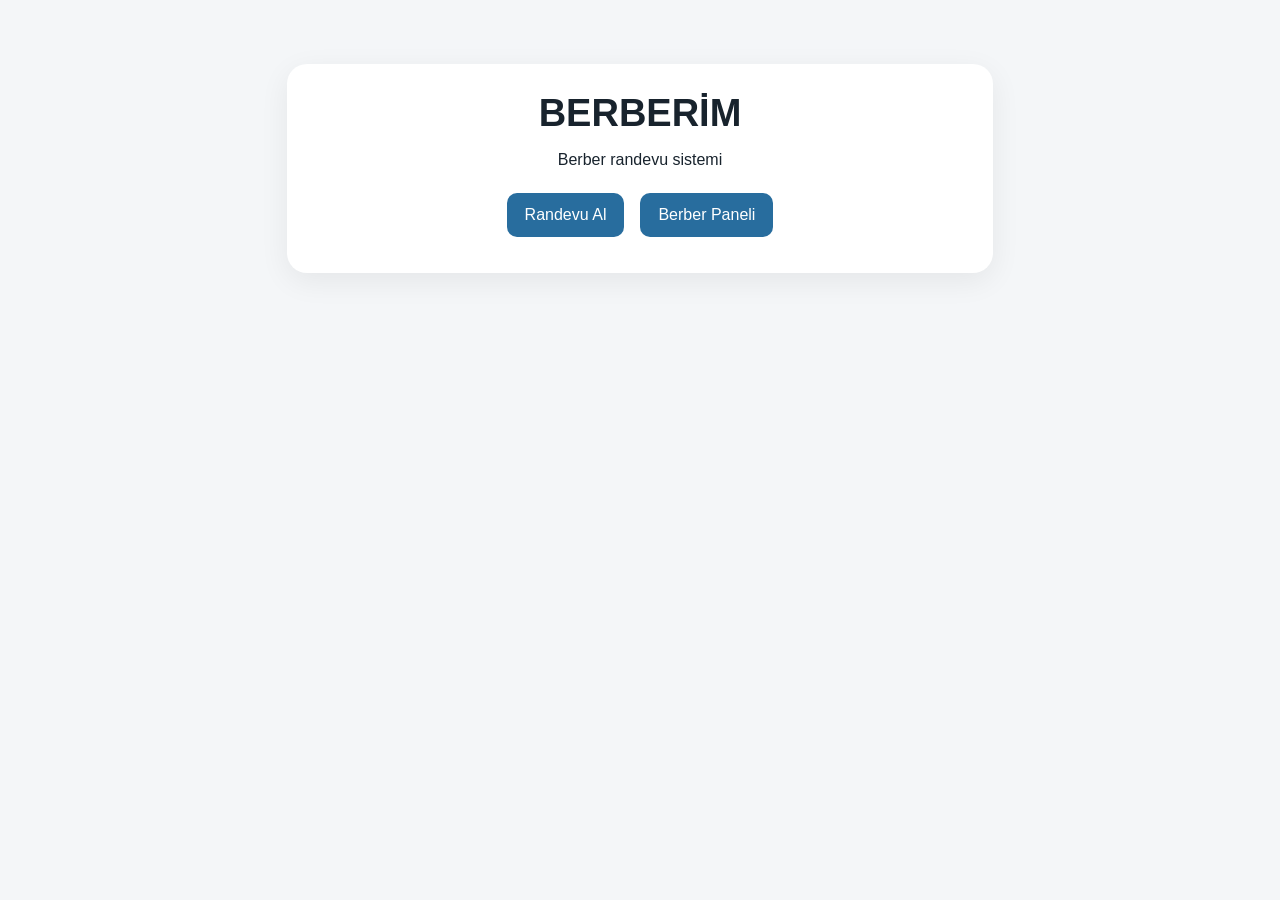
==== index.html @ e75dac56 "Add files via upload" ====
<!doctype html><html lang="tr"><meta charset="utf-8"><meta name="viewport" content="width=device-width,initial-scale=1"><title>Berberim</title><link rel="stylesheet" href="style.css"><main class="hero"><b>BERBERİM</b><p>Berber randevu sistemi</p><a href="customer.html">Randevu Al</a><a href="admin.html">Berber Paneli</a></main>
---- style.css ----
body{font-family:Arial;background:#f4f6f8;color:#18232d;margin:0;padding:24px}.card,.hero{max-width:650px;margin:40px auto;background:white;padding:28px;border-radius:20px;box-shadow:0 8px 30px #0001}.hero{text-align:center}.hero b{font-size:38px}.hero a,button{display:inline-block;margin:8px;padding:13px 18px;border:0;border-radius:10px;background:#286d9e;color:white;text-decoration:none;cursor:pointer}label{display:block;font-weight:bold;margin:14px 0}input,select{display:block;width:100%;padding:12px;margin-top:6px;box-sizing:border-box;border:1px solid #ccd5dd;border-radius:9px}article{padding:15px;margin:12px 0;border:1px solid #dde3e8;border-radius:12px}article button{background:#b33;margin:4px}article select{width:auto;display:inline-block}
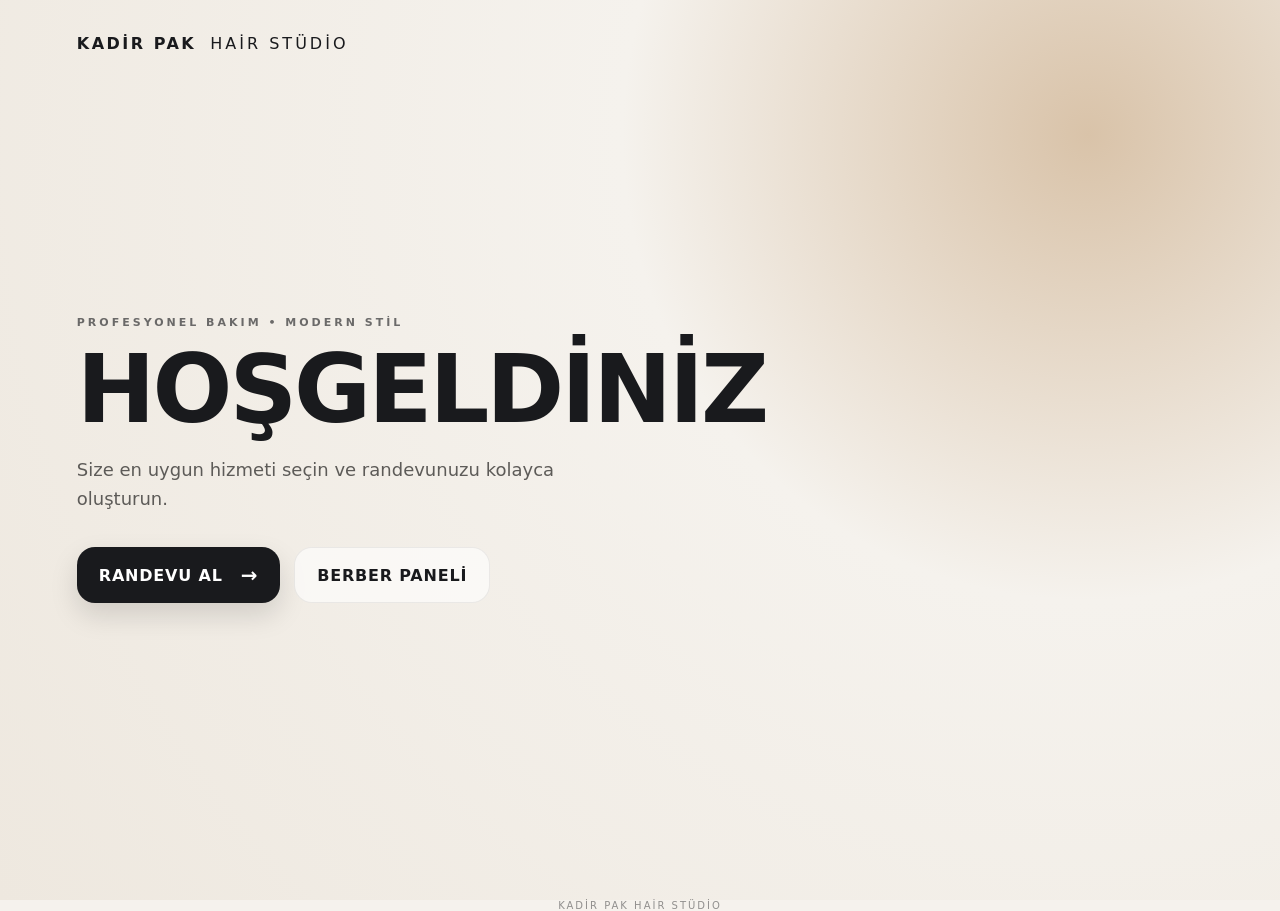
==== commit 81868b8b: "Add files via upload" ====
--- a/index.html
+++ b/index.html
@@ -1 +1,24 @@
-<!doctype html><html lang="tr"><meta charset="utf-8"><meta name="viewport" content="width=device-width,initial-scale=1"><title>Berberim</title><link rel="stylesheet" href="style.css"><main class="hero"><b>BERBERİM</b><p>Berber randevu sistemi</p><a href="customer.html">Randevu Al</a><a href="admin.html">Berber Paneli</a></main>+<!doctype html>
+<html lang="tr">
+<head>
+<meta charset="utf-8">
+<meta name="viewport" content="width=device-width,initial-scale=1">
+<title>KADİR PAK HAİR STÜDİO</title>
+<link rel="stylesheet" href="style.css">
+</head>
+<body>
+<div class="hero">
+  <div class="brand">KADİR PAK <span>HAİR STÜDİO</span></div>
+  <div class="hero-copy">
+    <div class="eyebrow">PROFESYONEL BAKIM • MODERN STİL</div>
+    <h1>HOŞGELDİNİZ</h1>
+    <p>Size en uygun hizmeti seçin ve randevunuzu kolayca oluşturun.</p>
+    <div class="actions">
+      <a class="btn primary" href="customer.html">RANDEVU AL <b>→</b></a>
+      <a class="btn glass" href="admin.html">BERBER PANELİ</a>
+    </div>
+  </div>
+</div>
+<footer>KADİR PAK HAİR STÜDİO</footer>
+</body>
+</html>
--- a/style.css
+++ b/style.css
@@ -1 +1 @@
-body{font-family:Arial;background:#f4f6f8;color:#18232d;margin:0;padding:24px}.card,.hero{max-width:650px;margin:40px auto;background:white;padding:28px;border-radius:20px;box-shadow:0 8px 30px #0001}.hero{text-align:center}.hero b{font-size:38px}.hero a,button{display:inline-block;margin:8px;padding:13px 18px;border:0;border-radius:10px;background:#286d9e;color:white;text-decoration:none;cursor:pointer}label{display:block;font-weight:bold;margin:14px 0}input,select{display:block;width:100%;padding:12px;margin-top:6px;box-sizing:border-box;border:1px solid #ccd5dd;border-radius:9px}article{padding:15px;margin:12px 0;border:1px solid #dde3e8;border-radius:12px}article button{background:#b33;margin:4px}article select{width:auto;display:inline-block}+*{box-sizing:border-box}body{margin:0;font-family:Inter,ui-sans-serif,system-ui,-apple-system,BlinkMacSystemFont,"Segoe UI",sans-serif;background:#f5f2ed;color:#191a1d}a{text-decoration:none;color:inherit}button,input,select{font:inherit}.hero{min-height:100vh;display:flex;flex-direction:column;justify-content:space-between;padding:34px clamp(22px,6vw,90px);background:radial-gradient(circle at 85% 15%,#d9c3a9 0,#f5f2ed 35%,#eee8df 100%)}.brand{font-size:16px;font-weight:900;letter-spacing:2.5px}.brand span{font-weight:500;letter-spacing:3px;margin-left:6px}.hero-copy{max-width:760px;margin:auto 0}.eyebrow{font-size:11px;font-weight:900;letter-spacing:3px;opacity:.62;margin-bottom:16px}.hero h1{font-size:clamp(48px,9vw,94px);line-height:.95;margin:0 0 22px;letter-spacing:-3px}.hero p{font-size:18px;max-width:540px;line-height:1.6;color:#5d5b58}.actions{display:flex;gap:14px;flex-wrap:wrap;margin-top:34px}.btn{border:0;border-radius:18px;padding:16px 22px;font-weight:900;letter-spacing:.8px;cursor:pointer;display:inline-flex;justify-content:center;align-items:center;gap:18px}.primary{background:#191a1d;color:white;box-shadow:0 12px 28px #0002}.glass{background:#fff9;border:1px solid #0001}.btn b{font-size:20px}.page{min-height:100vh;padding:0 18px 50px}.topbar{max-width:1050px;margin:auto;padding:24px 0;display:flex;align-items:center;gap:16px}.topbar strong{display:block;font-size:15px;letter-spacing:2px}.topbar small{display:block;font-size:9px;letter-spacing:2.8px;margin-top:3px;opacity:.6}.back{width:44px;height:44px;border-radius:14px;background:white;display:grid;place-items:center;box-shadow:0 5px 20px #0000000d;font-size:21px}.mini{margin-left:auto;border:1px solid #0001;background:white;border-radius:12px;padding:10px 14px}.card{max-width:850px;margin:45px auto;background:white;border:1px solid #00000008;border-radius:30px;padding:clamp(25px,5vw,50px);box-shadow:0 25px 70px #00000010}.card h1,.panel-head h1{font-size:clamp(30px,5vw,48px);letter-spacing:-1.5px;margin:0 0 10px}.muted{color:#74716d;line-height:1.55}.grid{display:grid;grid-template-columns:1fr 1fr;gap:18px;margin:30px 0}label{font-size:13px;font-weight:800}input,select{width:100%;margin-top:8px;border:1px solid #dedad4;background:#fbfaf8;border-radius:15px;padding:15px;color:#191a1d;outline:none}input:focus,select:focus{border-color:#aaa}.full{grid-column:1/-1}.fullbtn{width:100%;margin-top:5px}.notice{margin-top:15px;padding:13px 15px;border-radius:13px;background:#f3efe8}.success{background:#e5f3e9;color:#195a35}.error{background:#fae7e5;color:#8a2720}.panel-head{max-width:1050px;margin:50px auto 25px;display:flex;justify-content:space-between;align-items:end;gap:20px}.pill{background:#191a1d;color:white;padding:11px 15px;border-radius:999px;font-weight:800}.appointments{max-width:1050px;margin:auto;display:grid;gap:13px}.appointment{background:white;border:1px solid #00000008;border-radius:22px;padding:20px;display:flex;justify-content:space-between;gap:18px;align-items:center;box-shadow:0 10px 30px #00000008}.appointment div:first-child{display:grid;gap:6px}.appointment span{font-size:13px;color:#6e6b67}.appt-actions{display:flex;align-items:center;gap:8px}.appt-actions select{margin:0;min-width:130px;padding:11px}.danger{border:0;background:#fae7e5;color:#8a2720;padding:11px 14px;border-radius:12px;font-weight:800}footer{text-align:center;font-size:10px;letter-spacing:2px;opacity:.45}@media(max-width:650px){.grid{grid-template-columns:1fr}.full{grid-column:auto}.hero{padding:26px 22px}.hero h1{letter-spacing:-2px}.appointment{align-items:stretch;flex-direction:column}.appt-actions{flex-wrap:wrap}.appt-actions select{flex:1}.card{margin-top:25px}.panel-head{margin-top:30px;align-items:start;flex-direction:column}}
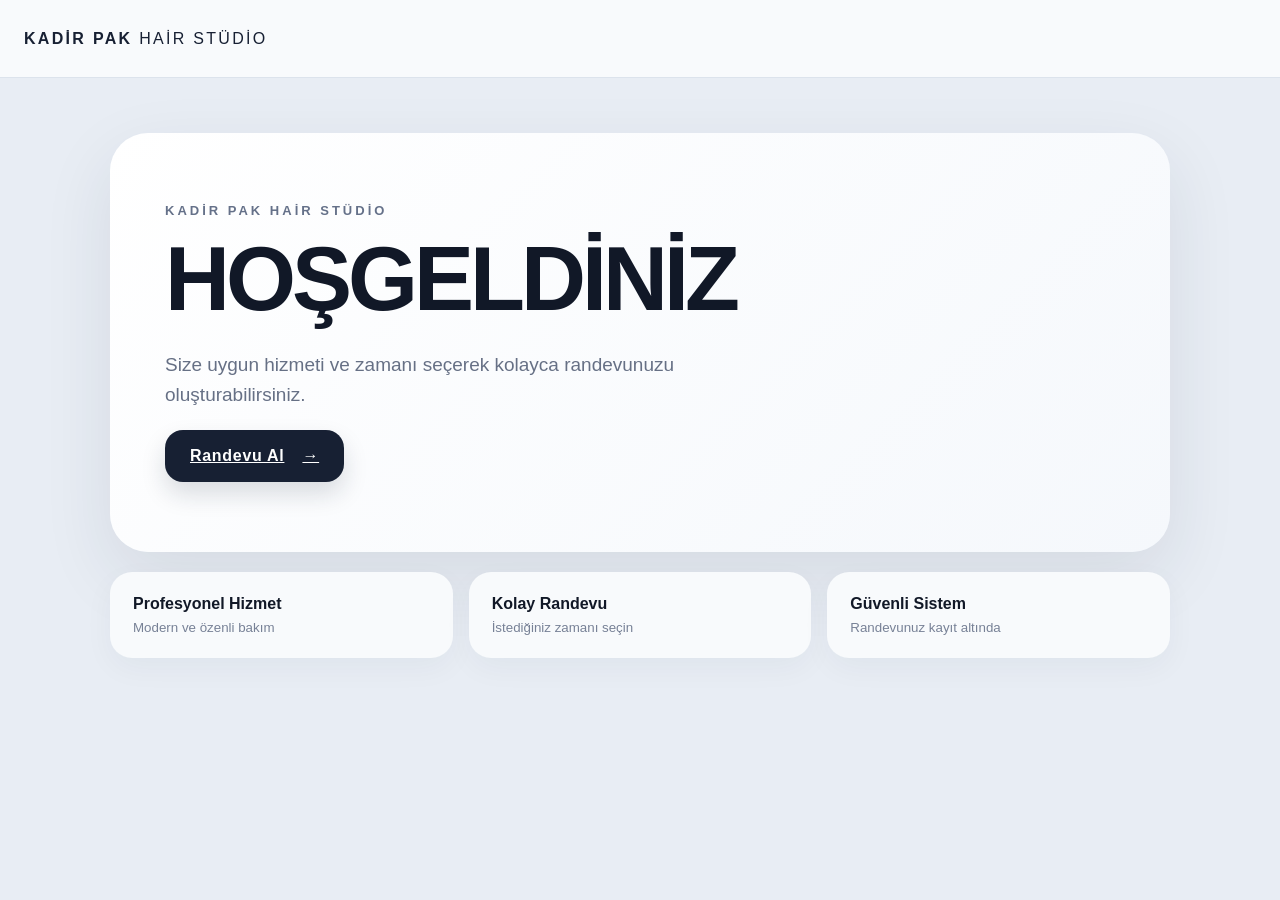
==== commit 68ecbb1f: "Add files via upload" ====
--- a/index.html
+++ b/index.html
@@ -1,24 +1,22 @@
 <!doctype html>
 <html lang="tr">
 <head>
-<meta charset="utf-8">
-<meta name="viewport" content="width=device-width,initial-scale=1">
-<title>KADİR PAK HAİR STÜDİO</title>
-<link rel="stylesheet" href="style.css">
+<meta charset="utf-8"><meta name="viewport" content="width=device-width,initial-scale=1">
+<title>KADİR PAK HAİR STÜDİO</title><link rel="stylesheet" href="style.css">
 </head>
 <body>
-<div class="hero">
-  <div class="brand">KADİR PAK <span>HAİR STÜDİO</span></div>
-  <div class="hero-copy">
-    <div class="eyebrow">PROFESYONEL BAKIM • MODERN STİL</div>
-    <h1>HOŞGELDİNİZ</h1>
-    <p>Size en uygun hizmeti seçin ve randevunuzu kolayca oluşturun.</p>
-    <div class="actions">
-      <a class="btn primary" href="customer.html">RANDEVU AL <b>→</b></a>
-      <a class="btn glass" href="admin.html">BERBER PANELİ</a>
-    </div>
-  </div>
-</div>
-<footer>KADİR PAK HAİR STÜDİO</footer>
-</body>
-</html>+<header class="nav"><div class="logo">KADİR PAK <span>HAİR STÜDİO</span></div></header>
+<main class="home">
+<section class="hero-card">
+<div class="eyebrow">KADİR PAK HAİR STÜDİO</div>
+<h1>HOŞGELDİNİZ</h1>
+<p>Size uygun hizmeti ve zamanı seçerek kolayca randevunuzu oluşturabilirsiniz.</p>
+<a href="customer.html" class="main-btn">Randevu Al <span>→</span></a>
+</section>
+<section class="info-row">
+<div><b>Profesyonel Hizmet</b><small>Modern ve özenli bakım</small></div>
+<div><b>Kolay Randevu</b><small>İstediğiniz zamanı seçin</small></div>
+<div><b>Güvenli Sistem</b><small>Randevunuz kayıt altında</small></div>
+</section>
+</main>
+</body></html>
--- a/style.css
+++ b/style.css
@@ -1 +1 @@
-*{box-sizing:border-box}body{margin:0;font-family:Inter,ui-sans-serif,system-ui,-apple-system,BlinkMacSystemFont,"Segoe UI",sans-serif;background:#f5f2ed;color:#191a1d}a{text-decoration:none;color:inherit}button,input,select{font:inherit}.hero{min-height:100vh;display:flex;flex-direction:column;justify-content:space-between;padding:34px clamp(22px,6vw,90px);background:radial-gradient(circle at 85% 15%,#d9c3a9 0,#f5f2ed 35%,#eee8df 100%)}.brand{font-size:16px;font-weight:900;letter-spacing:2.5px}.brand span{font-weight:500;letter-spacing:3px;margin-left:6px}.hero-copy{max-width:760px;margin:auto 0}.eyebrow{font-size:11px;font-weight:900;letter-spacing:3px;opacity:.62;margin-bottom:16px}.hero h1{font-size:clamp(48px,9vw,94px);line-height:.95;margin:0 0 22px;letter-spacing:-3px}.hero p{font-size:18px;max-width:540px;line-height:1.6;color:#5d5b58}.actions{display:flex;gap:14px;flex-wrap:wrap;margin-top:34px}.btn{border:0;border-radius:18px;padding:16px 22px;font-weight:900;letter-spacing:.8px;cursor:pointer;display:inline-flex;justify-content:center;align-items:center;gap:18px}.primary{background:#191a1d;color:white;box-shadow:0 12px 28px #0002}.glass{background:#fff9;border:1px solid #0001}.btn b{font-size:20px}.page{min-height:100vh;padding:0 18px 50px}.topbar{max-width:1050px;margin:auto;padding:24px 0;display:flex;align-items:center;gap:16px}.topbar strong{display:block;font-size:15px;letter-spacing:2px}.topbar small{display:block;font-size:9px;letter-spacing:2.8px;margin-top:3px;opacity:.6}.back{width:44px;height:44px;border-radius:14px;background:white;display:grid;place-items:center;box-shadow:0 5px 20px #0000000d;font-size:21px}.mini{margin-left:auto;border:1px solid #0001;background:white;border-radius:12px;padding:10px 14px}.card{max-width:850px;margin:45px auto;background:white;border:1px solid #00000008;border-radius:30px;padding:clamp(25px,5vw,50px);box-shadow:0 25px 70px #00000010}.card h1,.panel-head h1{font-size:clamp(30px,5vw,48px);letter-spacing:-1.5px;margin:0 0 10px}.muted{color:#74716d;line-height:1.55}.grid{display:grid;grid-template-columns:1fr 1fr;gap:18px;margin:30px 0}label{font-size:13px;font-weight:800}input,select{width:100%;margin-top:8px;border:1px solid #dedad4;background:#fbfaf8;border-radius:15px;padding:15px;color:#191a1d;outline:none}input:focus,select:focus{border-color:#aaa}.full{grid-column:1/-1}.fullbtn{width:100%;margin-top:5px}.notice{margin-top:15px;padding:13px 15px;border-radius:13px;background:#f3efe8}.success{background:#e5f3e9;color:#195a35}.error{background:#fae7e5;color:#8a2720}.panel-head{max-width:1050px;margin:50px auto 25px;display:flex;justify-content:space-between;align-items:end;gap:20px}.pill{background:#191a1d;color:white;padding:11px 15px;border-radius:999px;font-weight:800}.appointments{max-width:1050px;margin:auto;display:grid;gap:13px}.appointment{background:white;border:1px solid #00000008;border-radius:22px;padding:20px;display:flex;justify-content:space-between;gap:18px;align-items:center;box-shadow:0 10px 30px #00000008}.appointment div:first-child{display:grid;gap:6px}.appointment span{font-size:13px;color:#6e6b67}.appt-actions{display:flex;align-items:center;gap:8px}.appt-actions select{margin:0;min-width:130px;padding:11px}.danger{border:0;background:#fae7e5;color:#8a2720;padding:11px 14px;border-radius:12px;font-weight:800}footer{text-align:center;font-size:10px;letter-spacing:2px;opacity:.45}@media(max-width:650px){.grid{grid-template-columns:1fr}.full{grid-column:auto}.hero{padding:26px 22px}.hero h1{letter-spacing:-2px}.appointment{align-items:stretch;flex-direction:column}.appt-actions{flex-wrap:wrap}.appt-actions select{flex:1}.card{margin-top:25px}.panel-head{margin-top:30px;align-items:start;flex-direction:column}}
+*{box-sizing:border-box}body{margin:0;font-family:Arial,Helvetica,sans-serif;background:#e8edf4;color:#111827}button,input{font:inherit}.nav,.booking-nav{height:78px;padding:0 24px;display:flex;align-items:center;justify-content:space-between;background:#f8fafc;border-bottom:1px solid #dce3ec}.logo,.brand{font-weight:900;letter-spacing:2.3px;color:#172033}.logo span,.brand span{font-weight:500}.home{max-width:1100px;margin:auto;padding:55px 20px}.hero-card{border-radius:38px;padding:70px 55px;background:linear-gradient(135deg,#ffffff,#f5f8fc);box-shadow:0 25px 70px #1e293b18}.hero-card h1{font-size:clamp(45px,9vw,90px);margin:10px 0;letter-spacing:-4px}.hero-card p{font-size:19px;color:#667085;max-width:620px;line-height:1.6}.eyebrow,.section-title{font-weight:900;letter-spacing:3px;color:#657189;font-size:13px}.main-btn{border:0;background:#172033;color:#fff;border-radius:18px;padding:17px 25px;font-weight:900;letter-spacing:.7px;display:inline-flex;justify-content:center;gap:18px;cursor:pointer;box-shadow:0 12px 25px #17203326}.info-row{display:grid;grid-template-columns:repeat(3,1fr);gap:16px;margin-top:20px}.info-row div{background:#f8fafc;border-radius:22px;padding:23px;box-shadow:0 10px 30px #1e293b0b}.info-row b,.info-row small{display:block}.info-row small{color:#778196;margin-top:7px}.booking-body{background:#e5eaf1}.booking-nav{position:sticky;top:0;z-index:5}.back{width:44px;height:44px;border-radius:14px;background:#e8edf4;display:grid;place-items:center;text-decoration:none;color:#172033;font-size:32px}.booking{max-width:920px;margin:auto;padding:34px 20px 80px}.section-title{margin:26px 0 14px}.service-list,.barber-list{display:grid;gap:12px}.service,.barber{width:100%;border:0;border-radius:28px;background:#f8fafc;min-height:105px;padding:20px 24px;display:flex;align-items:center;text-align:left;gap:18px;box-shadow:0 12px 35px #26354a12;color:#172033}.service.active,.barber.active{outline:3px solid #172033}.service .person{font-size:38px}.service span:nth-child(2){display:grid;gap:8px;flex:1}.service small,.barber small{color:#687388;font-size:16px}.service strong{font-size:25px}.barber{min-height:80px;font-size:19px}.barber small{display:block;margin-top:4px}.dates{display:flex;gap:12px;overflow-x:auto;padding:5px 2px 13px}.date{min-width:86px;height:94px;border:0;border-radius:24px;background:#f8fafc;color:#172033;display:grid;place-content:center;gap:6px;box-shadow:0 9px 25px #26354a10}.date small{font-size:15px;color:#667085}.date b{font-size:29px}.date.active{background:#111a2e;color:white}.date.active small{color:#d7deea}.times{display:grid;grid-template-columns:repeat(3,1fr);gap:13px}.time{min-height:70px;border-radius:22px;background:#eef7ff;border:3px solid #1492d0;color:#096da4}.time.active{background:#148ed0;color:white}.time b{font-size:19px}.customer-card{background:#f8fafc;border-radius:30px;padding:24px;margin-top:35px;box-shadow:0 15px 40px #26354a10}.customer-card input,.admin-card input{width:100%;border:1px solid #d8e0ea;background:white;border-radius:16px;padding:16px;margin:6px 0 10px;color:#172033}.customer-card .main-btn{width:100%;margin-top:10px}.modal-backdrop{position:fixed;inset:0;background:#34405466;backdrop-filter:blur(5px);display:none;align-items:flex-end;justify-content:center;z-index:20}.modal-backdrop.show{display:flex}.confirm{width:min(760px,100%);background:white;border-radius:38px 38px 0 0;padding:38px 34px 28px;box-shadow:0 -20px 70px #17203325;position:relative}.close{position:absolute;right:25px;top:20px;border:0;background:#eef1f5;border-radius:50%;width:40px;height:40px;font-size:25px}.confirm h2{font-size:34px;margin:10px 0}.confirm>p{font-size:18px;color:#68707c}.confirm #summary{font-size:18px;line-height:1.9;margin:16px 0 25px}.modal-actions{display:flex;justify-content:flex-end;gap:12px}.cancel,.confirm-btn{border:0;padding:15px 25px;border-radius:16px;font-weight:800}.cancel{background:white}.confirm-btn{background:#2196e6;color:white;box-shadow:0 8px 22px #2196e655}.notice{padding:13px;margin-top:12px;border-radius:14px}.success{background:#e3f5e9;color:#17653a}.error{background:#fde7e7;color:#9c2727}.admin-wrap{max-width:950px;margin:auto;padding:35px 20px}.admin-card{background:#f8fafc;border-radius:30px;padding:35px;max-width:520px;margin:40px auto}.admin-card h1,.admin-head h1{font-size:38px}.admin-card .main-btn{width:100%;margin-top:10px}.admin-head{display:flex;justify-content:space-between;align-items:center}.admin-item{background:#f8fafc;border-radius:22px;padding:18px;margin:10px 0;display:flex;justify-content:space-between;gap:15px;align-items:center}.admin-item div:first-child{display:grid;gap:6px}.admin-item small{color:#667085}.admin-item select,.delete{padding:10px;border-radius:12px;border:1px solid #d8e0ea;background:white}.delete{background:#fde7e7;color:#9c2727;border:0;margin-left:5px}.logout{border:0;background:#172033;color:white;border-radius:12px;padding:10px 14px}@media(max-width:650px){.home{padding-top:25px}.hero-card{padding:42px 25px;border-radius:30px}.info-row{grid-template-columns:1fr}.times{grid-template-columns:repeat(3,1fr);gap:9px}.time{min-height:65px}.service{padding:17px}.confirm{padding:30px 22px 24px}.modal-actions{justify-content:space-between}.modal-actions button{flex:1}.admin-item{flex-direction:column;align-items:stretch}.admin-item>div:last-child{display:flex}.admin-item select{flex:1}.logo,.brand{font-size:13px}}
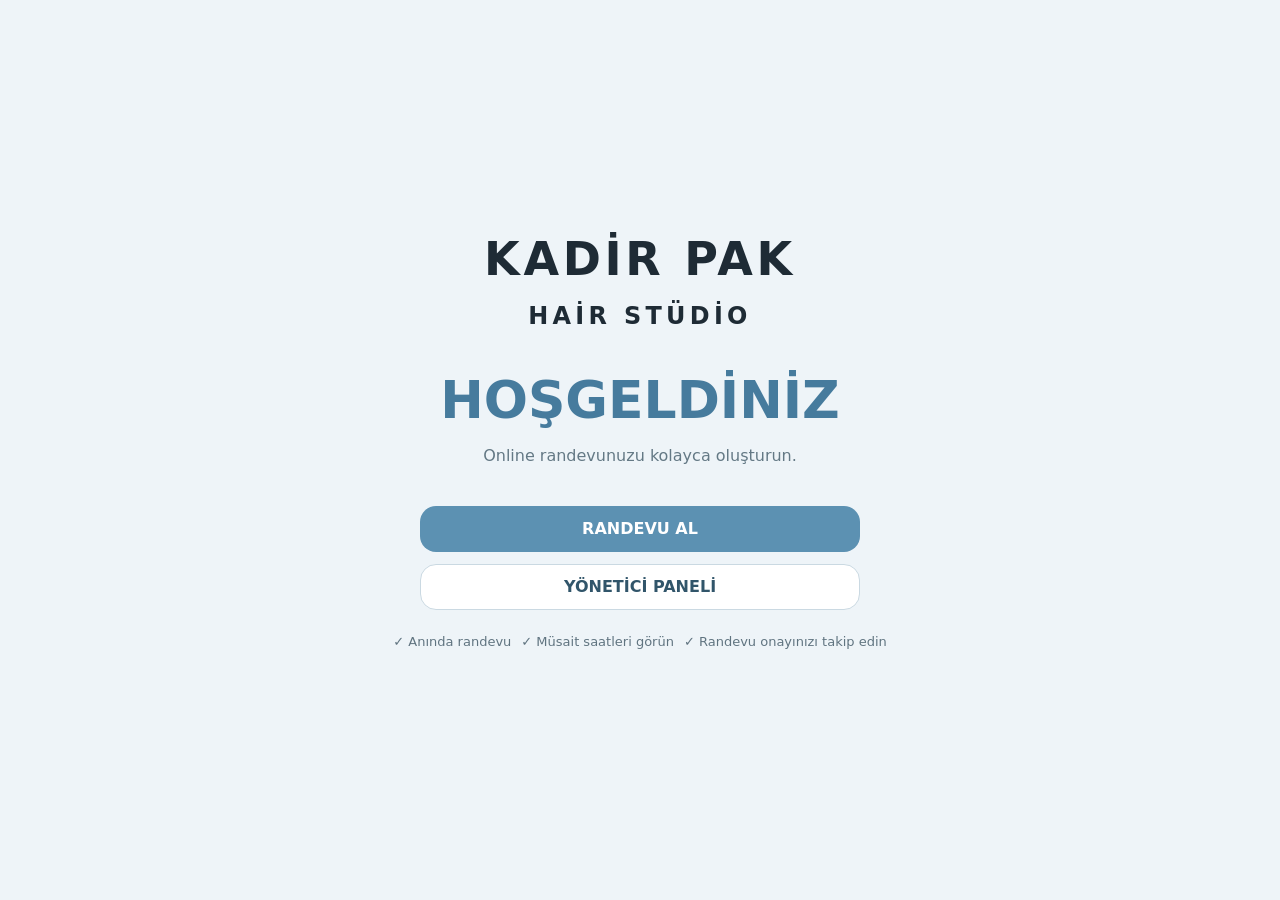
==== commit 0d053a70: "Add files via upload" ====
--- a/index.html
+++ b/index.html
@@ -1,22 +1,4 @@
-<!doctype html>
-<html lang="tr">
-<head>
-<meta charset="utf-8"><meta name="viewport" content="width=device-width,initial-scale=1">
-<title>KADİR PAK HAİR STÜDİO</title><link rel="stylesheet" href="style.css">
-</head>
-<body>
-<header class="nav"><div class="logo">KADİR PAK <span>HAİR STÜDİO</span></div></header>
-<main class="home">
-<section class="hero-card">
-<div class="eyebrow">KADİR PAK HAİR STÜDİO</div>
-<h1>HOŞGELDİNİZ</h1>
-<p>Size uygun hizmeti ve zamanı seçerek kolayca randevunuzu oluşturabilirsiniz.</p>
-<a href="customer.html" class="main-btn">Randevu Al <span>→</span></a>
-</section>
-<section class="info-row">
-<div><b>Profesyonel Hizmet</b><small>Modern ve özenli bakım</small></div>
-<div><b>Kolay Randevu</b><small>İstediğiniz zamanı seçin</small></div>
-<div><b>Güvenli Sistem</b><small>Randevunuz kayıt altında</small></div>
-</section>
-</main>
-</body></html>+<!doctype html><html lang="tr"><head><meta charset="utf-8"><meta name="viewport" content="width=device-width,initial-scale=1"><title>KADİR PAK HAİR STÜDİO</title><link rel="stylesheet" href="style.css"></head>
+<body><main class="home"><div class="brand">KADİR PAK<br><span>HAİR STÜDİO</span></div><div class="welcome">HOŞGELDİNİZ</div><p class="sub">Online randevunuzu kolayca oluşturun.</p>
+<div class="home-actions"><a class="btn primary" href="customer.html">RANDEVU AL</a><a class="btn secondary" href="admin.html">YÖNETİCİ PANELİ</a></div>
+<div class="trust"><span>✓ Anında randevu</span><span>✓ Müsait saatleri görün</span><span>✓ Randevu onayınızı takip edin</span></div></main></body></html>
--- a/style.css
+++ b/style.css
@@ -1 +1 @@
-*{box-sizing:border-box}body{margin:0;font-family:Arial,Helvetica,sans-serif;background:#e8edf4;color:#111827}button,input{font:inherit}.nav,.booking-nav{height:78px;padding:0 24px;display:flex;align-items:center;justify-content:space-between;background:#f8fafc;border-bottom:1px solid #dce3ec}.logo,.brand{font-weight:900;letter-spacing:2.3px;color:#172033}.logo span,.brand span{font-weight:500}.home{max-width:1100px;margin:auto;padding:55px 20px}.hero-card{border-radius:38px;padding:70px 55px;background:linear-gradient(135deg,#ffffff,#f5f8fc);box-shadow:0 25px 70px #1e293b18}.hero-card h1{font-size:clamp(45px,9vw,90px);margin:10px 0;letter-spacing:-4px}.hero-card p{font-size:19px;color:#667085;max-width:620px;line-height:1.6}.eyebrow,.section-title{font-weight:900;letter-spacing:3px;color:#657189;font-size:13px}.main-btn{border:0;background:#172033;color:#fff;border-radius:18px;padding:17px 25px;font-weight:900;letter-spacing:.7px;display:inline-flex;justify-content:center;gap:18px;cursor:pointer;box-shadow:0 12px 25px #17203326}.info-row{display:grid;grid-template-columns:repeat(3,1fr);gap:16px;margin-top:20px}.info-row div{background:#f8fafc;border-radius:22px;padding:23px;box-shadow:0 10px 30px #1e293b0b}.info-row b,.info-row small{display:block}.info-row small{color:#778196;margin-top:7px}.booking-body{background:#e5eaf1}.booking-nav{position:sticky;top:0;z-index:5}.back{width:44px;height:44px;border-radius:14px;background:#e8edf4;display:grid;place-items:center;text-decoration:none;color:#172033;font-size:32px}.booking{max-width:920px;margin:auto;padding:34px 20px 80px}.section-title{margin:26px 0 14px}.service-list,.barber-list{display:grid;gap:12px}.service,.barber{width:100%;border:0;border-radius:28px;background:#f8fafc;min-height:105px;padding:20px 24px;display:flex;align-items:center;text-align:left;gap:18px;box-shadow:0 12px 35px #26354a12;color:#172033}.service.active,.barber.active{outline:3px solid #172033}.service .person{font-size:38px}.service span:nth-child(2){display:grid;gap:8px;flex:1}.service small,.barber small{color:#687388;font-size:16px}.service strong{font-size:25px}.barber{min-height:80px;font-size:19px}.barber small{display:block;margin-top:4px}.dates{display:flex;gap:12px;overflow-x:auto;padding:5px 2px 13px}.date{min-width:86px;height:94px;border:0;border-radius:24px;background:#f8fafc;color:#172033;display:grid;place-content:center;gap:6px;box-shadow:0 9px 25px #26354a10}.date small{font-size:15px;color:#667085}.date b{font-size:29px}.date.active{background:#111a2e;color:white}.date.active small{color:#d7deea}.times{display:grid;grid-template-columns:repeat(3,1fr);gap:13px}.time{min-height:70px;border-radius:22px;background:#eef7ff;border:3px solid #1492d0;color:#096da4}.time.active{background:#148ed0;color:white}.time b{font-size:19px}.customer-card{background:#f8fafc;border-radius:30px;padding:24px;margin-top:35px;box-shadow:0 15px 40px #26354a10}.customer-card input,.admin-card input{width:100%;border:1px solid #d8e0ea;background:white;border-radius:16px;padding:16px;margin:6px 0 10px;color:#172033}.customer-card .main-btn{width:100%;margin-top:10px}.modal-backdrop{position:fixed;inset:0;background:#34405466;backdrop-filter:blur(5px);display:none;align-items:flex-end;justify-content:center;z-index:20}.modal-backdrop.show{display:flex}.confirm{width:min(760px,100%);background:white;border-radius:38px 38px 0 0;padding:38px 34px 28px;box-shadow:0 -20px 70px #17203325;position:relative}.close{position:absolute;right:25px;top:20px;border:0;background:#eef1f5;border-radius:50%;width:40px;height:40px;font-size:25px}.confirm h2{font-size:34px;margin:10px 0}.confirm>p{font-size:18px;color:#68707c}.confirm #summary{font-size:18px;line-height:1.9;margin:16px 0 25px}.modal-actions{display:flex;justify-content:flex-end;gap:12px}.cancel,.confirm-btn{border:0;padding:15px 25px;border-radius:16px;font-weight:800}.cancel{background:white}.confirm-btn{background:#2196e6;color:white;box-shadow:0 8px 22px #2196e655}.notice{padding:13px;margin-top:12px;border-radius:14px}.success{background:#e3f5e9;color:#17653a}.error{background:#fde7e7;color:#9c2727}.admin-wrap{max-width:950px;margin:auto;padding:35px 20px}.admin-card{background:#f8fafc;border-radius:30px;padding:35px;max-width:520px;margin:40px auto}.admin-card h1,.admin-head h1{font-size:38px}.admin-card .main-btn{width:100%;margin-top:10px}.admin-head{display:flex;justify-content:space-between;align-items:center}.admin-item{background:#f8fafc;border-radius:22px;padding:18px;margin:10px 0;display:flex;justify-content:space-between;gap:15px;align-items:center}.admin-item div:first-child{display:grid;gap:6px}.admin-item small{color:#667085}.admin-item select,.delete{padding:10px;border-radius:12px;border:1px solid #d8e0ea;background:white}.delete{background:#fde7e7;color:#9c2727;border:0;margin-left:5px}.logout{border:0;background:#172033;color:white;border-radius:12px;padding:10px 14px}@media(max-width:650px){.home{padding-top:25px}.hero-card{padding:42px 25px;border-radius:30px}.info-row{grid-template-columns:1fr}.times{grid-template-columns:repeat(3,1fr);gap:9px}.time{min-height:65px}.service{padding:17px}.confirm{padding:30px 22px 24px}.modal-actions{justify-content:space-between}.modal-actions button{flex:1}.admin-item{flex-direction:column;align-items:stretch}.admin-item>div:last-child{display:flex}.admin-item select{flex:1}.logo,.brand{font-size:13px}}+*{box-sizing:border-box}body{margin:0;font-family:Inter,system-ui,-apple-system,Segoe UI,sans-serif;background:#eef4f8;color:#1e2b35}button,input,select{font:inherit}button,.btn{min-height:46px}.home,.booking,.admin{width:min(720px,100%);margin:auto;padding:28px 18px 44px}.home{min-height:100vh;display:flex;flex-direction:column;justify-content:center;align-items:center;text-align:center}.brand{font-weight:900;letter-spacing:.08em;font-size:clamp(26px,7vw,46px);line-height:1.05}.brand span{font-size:.52em;letter-spacing:.18em}.welcome{margin-top:38px;font-size:clamp(30px,9vw,52px);font-weight:800;color:#467b9d}.sub{color:#647985}.home-actions{width:min(440px,100%);display:grid;gap:12px;margin-top:25px}.btn{display:flex;align-items:center;justify-content:center;text-decoration:none;border:0;border-radius:16px;padding:12px 18px;font-weight:800;cursor:pointer}.primary{background:#5c91b2;color:white}.secondary{background:white;color:#31556a;border:1px solid #cad9e2}.trust{display:flex;gap:10px;flex-wrap:wrap;justify-content:center;margin-top:24px;color:#607480;font-size:13px}.booking header,.admin header{display:flex;align-items:center;gap:12px;margin-bottom:22px}.back{text-decoration:none;font-size:34px;color:#31556a}.booking header b,.admin header b{display:block}.booking header small,.admin header small{color:#70838e}.selected{background:white;border-radius:22px;padding:20px;display:flex;justify-content:space-between;align-items:center;box-shadow:0 8px 24px #29495d12}.selected span{display:block;color:#71818a;margin-top:5px;font-size:13px}.booking h3{font-size:14px;letter-spacing:.08em;margin:25px 2px 12px}.dates{display:flex;gap:9px;overflow-x:auto;padding-bottom:5px}.date{border:1px solid #d4e0e7;background:white;border-radius:15px;min-width:66px;padding:10px 6px;color:#4b6471;cursor:pointer}.date b,.date span{display:block}.date span{font-size:11px;margin-top:4px}.date.active,.time.active{background:#5c91b2;color:#fff;border-color:#5c91b2}.times{display:grid;grid-template-columns:repeat(3,1fr);gap:10px}.time{border:1px solid #d4e0e7;background:white;border-radius:13px;padding:13px;cursor:pointer}.time.full{background:#f3dfe0;color:#a14a4f;border-color:#e9c5c7;cursor:not-allowed;text-decoration:line-through}.hint{font-size:13px;color:#71818a}.booking form,.panel{background:white;border-radius:22px;padding:18px;box-shadow:0 8px 24px #29495d12}.booking input,.panel input{width:100%;border:1px solid #d5e0e6;border-radius:13px;padding:14px;margin-bottom:10px;outline:none}.msg{margin-top:12px;border-radius:12px;padding:11px;font-size:14px;display:none}.msg.error,.msg.success{display:block}.msg.error{background:#fde8e8;color:#963f45}.msg.success{background:#e4f5ed;color:#246a4e}.admin-top{display:flex;justify-content:space-between;align-items:center;gap:10px}.admin h2{margin-bottom:3px}.appointments{display:grid;gap:12px;margin-top:18px}.appt{background:white;border-radius:18px;padding:16px;display:flex;justify-content:space-between;gap:14px;box-shadow:0 7px 20px #29495d10}.appt-main{display:grid;gap:5px;min-width:0}.appt-main strong{font-size:17px}.appt-main span{font-size:13px;color:#607480}.actions{display:flex;flex-direction:column;gap:8px;min-width:130px}.status{border:1px solid #ccdbe3;border-radius:10px;padding:9px;background:#f8fbfd}.danger{border:0;border-radius:10px;background:#c9575d;color:white;padding:10px;font-weight:700;cursor:pointer}.empty{text-align:center;background:white;border-radius:18px;padding:30px;color:#71818a}@media(max-width:560px){.appt{flex-direction:column}.actions{min-width:0}.times{grid-template-columns:repeat(3,1fr)}.home{padding-top:20px}}
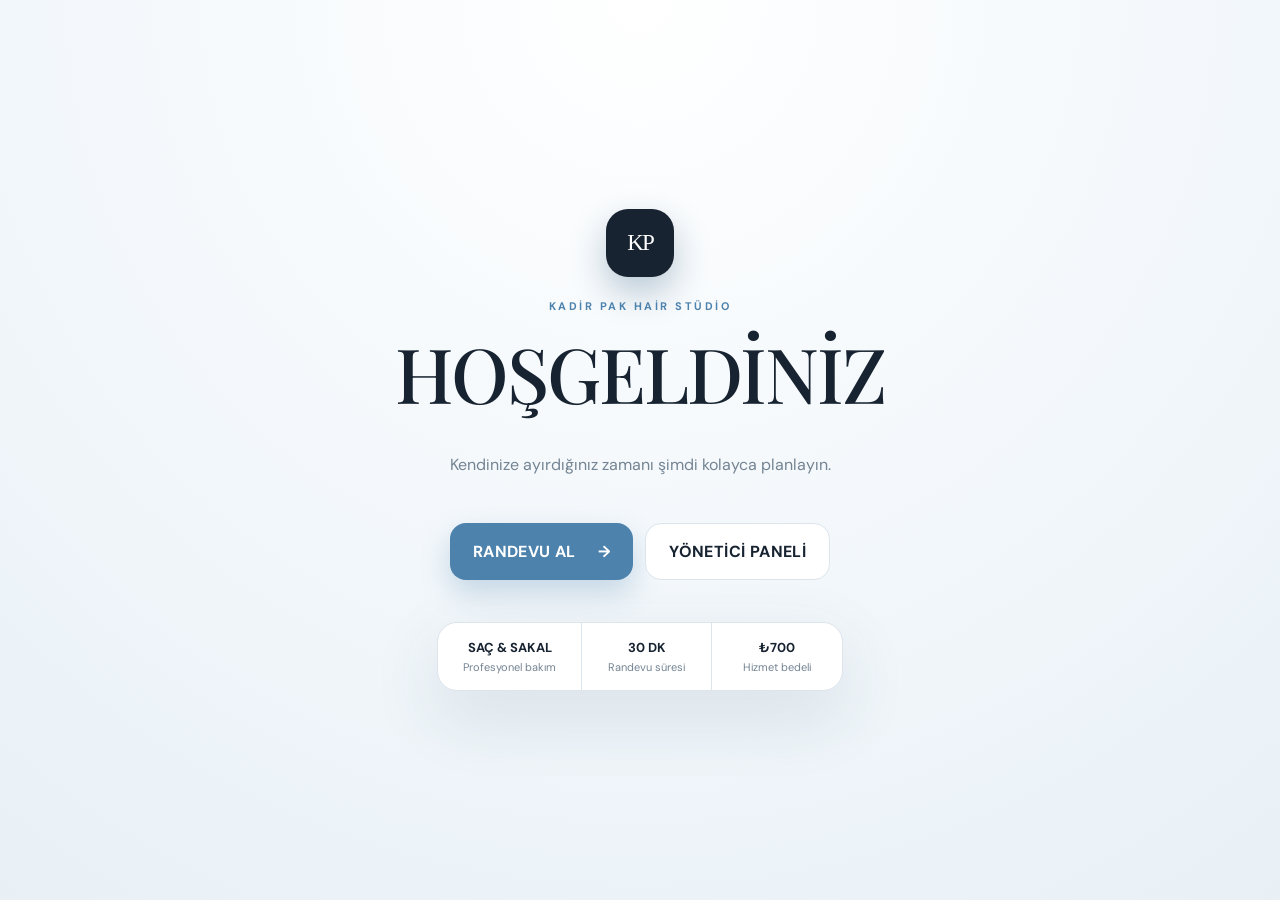
==== commit ac85272a: "Add files via upload" ====
--- a/index.html
+++ b/index.html
@@ -1,4 +1,26 @@
-<!doctype html><html lang="tr"><head><meta charset="utf-8"><meta name="viewport" content="width=device-width,initial-scale=1"><title>KADİR PAK HAİR STÜDİO</title><link rel="stylesheet" href="style.css"></head>
-<body><main class="home"><div class="brand">KADİR PAK<br><span>HAİR STÜDİO</span></div><div class="welcome">HOŞGELDİNİZ</div><p class="sub">Online randevunuzu kolayca oluşturun.</p>
-<div class="home-actions"><a class="btn primary" href="customer.html">RANDEVU AL</a><a class="btn secondary" href="admin.html">YÖNETİCİ PANELİ</a></div>
-<div class="trust"><span>✓ Anında randevu</span><span>✓ Müsait saatleri görün</span><span>✓ Randevu onayınızı takip edin</span></div></main></body></html>+<!doctype html>
+<html lang="tr">
+<head>
+<meta charset="utf-8">
+<meta name="viewport" content="width=device-width,initial-scale=1">
+<title>KADİR PAK HAİR STÜDİO</title>
+<link rel="stylesheet" href="style.css">
+</head>
+<body>
+<div class="landing">
+  <div class="brand-mark">KP</div>
+  <p class="eyebrow">KADİR PAK HAİR STÜDİO</p>
+  <h1>HOŞGELDİNİZ</h1>
+  <p class="lead">Kendinize ayırdığınız zamanı şimdi kolayca planlayın.</p>
+  <div class="landing-actions">
+    <a class="primary-btn" href="customer.html">RANDEVU AL <span>→</span></a>
+    <a class="secondary-btn" href="admin.html">YÖNETİCİ PANELİ</a>
+  </div>
+  <div class="landing-info">
+    <div><strong>SAÇ &amp; SAKAL</strong><span>Profesyonel bakım</span></div>
+    <div><strong>30 DK</strong><span>Randevu süresi</span></div>
+    <div><strong>₺700</strong><span>Hizmet bedeli</span></div>
+  </div>
+</div>
+</body>
+</html>
--- a/style.css
+++ b/style.css
@@ -1 +1,16 @@
-*{box-sizing:border-box}body{margin:0;font-family:Inter,system-ui,-apple-system,Segoe UI,sans-serif;background:#eef4f8;color:#1e2b35}button,input,select{font:inherit}button,.btn{min-height:46px}.home,.booking,.admin{width:min(720px,100%);margin:auto;padding:28px 18px 44px}.home{min-height:100vh;display:flex;flex-direction:column;justify-content:center;align-items:center;text-align:center}.brand{font-weight:900;letter-spacing:.08em;font-size:clamp(26px,7vw,46px);line-height:1.05}.brand span{font-size:.52em;letter-spacing:.18em}.welcome{margin-top:38px;font-size:clamp(30px,9vw,52px);font-weight:800;color:#467b9d}.sub{color:#647985}.home-actions{width:min(440px,100%);display:grid;gap:12px;margin-top:25px}.btn{display:flex;align-items:center;justify-content:center;text-decoration:none;border:0;border-radius:16px;padding:12px 18px;font-weight:800;cursor:pointer}.primary{background:#5c91b2;color:white}.secondary{background:white;color:#31556a;border:1px solid #cad9e2}.trust{display:flex;gap:10px;flex-wrap:wrap;justify-content:center;margin-top:24px;color:#607480;font-size:13px}.booking header,.admin header{display:flex;align-items:center;gap:12px;margin-bottom:22px}.back{text-decoration:none;font-size:34px;color:#31556a}.booking header b,.admin header b{display:block}.booking header small,.admin header small{color:#70838e}.selected{background:white;border-radius:22px;padding:20px;display:flex;justify-content:space-between;align-items:center;box-shadow:0 8px 24px #29495d12}.selected span{display:block;color:#71818a;margin-top:5px;font-size:13px}.booking h3{font-size:14px;letter-spacing:.08em;margin:25px 2px 12px}.dates{display:flex;gap:9px;overflow-x:auto;padding-bottom:5px}.date{border:1px solid #d4e0e7;background:white;border-radius:15px;min-width:66px;padding:10px 6px;color:#4b6471;cursor:pointer}.date b,.date span{display:block}.date span{font-size:11px;margin-top:4px}.date.active,.time.active{background:#5c91b2;color:#fff;border-color:#5c91b2}.times{display:grid;grid-template-columns:repeat(3,1fr);gap:10px}.time{border:1px solid #d4e0e7;background:white;border-radius:13px;padding:13px;cursor:pointer}.time.full{background:#f3dfe0;color:#a14a4f;border-color:#e9c5c7;cursor:not-allowed;text-decoration:line-through}.hint{font-size:13px;color:#71818a}.booking form,.panel{background:white;border-radius:22px;padding:18px;box-shadow:0 8px 24px #29495d12}.booking input,.panel input{width:100%;border:1px solid #d5e0e6;border-radius:13px;padding:14px;margin-bottom:10px;outline:none}.msg{margin-top:12px;border-radius:12px;padding:11px;font-size:14px;display:none}.msg.error,.msg.success{display:block}.msg.error{background:#fde8e8;color:#963f45}.msg.success{background:#e4f5ed;color:#246a4e}.admin-top{display:flex;justify-content:space-between;align-items:center;gap:10px}.admin h2{margin-bottom:3px}.appointments{display:grid;gap:12px;margin-top:18px}.appt{background:white;border-radius:18px;padding:16px;display:flex;justify-content:space-between;gap:14px;box-shadow:0 7px 20px #29495d10}.appt-main{display:grid;gap:5px;min-width:0}.appt-main strong{font-size:17px}.appt-main span{font-size:13px;color:#607480}.actions{display:flex;flex-direction:column;gap:8px;min-width:130px}.status{border:1px solid #ccdbe3;border-radius:10px;padding:9px;background:#f8fbfd}.danger{border:0;border-radius:10px;background:#c9575d;color:white;padding:10px;font-weight:700;cursor:pointer}.empty{text-align:center;background:white;border-radius:18px;padding:30px;color:#71818a}@media(max-width:560px){.appt{flex-direction:column}.actions{min-width:0}.times{grid-template-columns:repeat(3,1fr)}.home{padding-top:20px}}+@import url('https://fonts.googleapis.com/css2?family=DM+Sans:wght@400;500;600;700&family=Playfair+Display:wght@500;600&display=swap');
+:root{--bg:#edf3f8;--surface:#fff;--soft:#f5f8fb;--ink:#172330;--muted:#748493;--blue:#4d82ad;--blue2:#376e9b;--line:#dce5ec;--red:#d96868;--green:#4d9876;--shadow:0 24px 70px rgba(43,70,91,.12)}
+*{box-sizing:border-box}html{scroll-behavior:smooth}body{margin:0;background:var(--bg);color:var(--ink);font-family:'DM Sans',sans-serif}a{text-decoration:none;color:inherit}button,input,select{font:inherit}button{cursor:pointer}
+.landing{min-height:100vh;display:flex;flex-direction:column;align-items:center;justify-content:center;text-align:center;padding:40px 20px;background:radial-gradient(circle at 50% 0,#fff 0,#f5f9fc 42%,#e8f0f6 100%)}
+.brand-mark{width:68px;height:68px;border-radius:22px;display:grid;place-items:center;background:var(--ink);color:#fff;font-family:Georgia,serif;font-size:23px;letter-spacing:-2px;box-shadow:0 15px 35px #b8c8d4}
+.eyebrow,.section-kicker{font-size:11px;font-weight:700;letter-spacing:2.5px;color:var(--blue);margin:22px 0 0}.landing h1{font-family:'Playfair Display',serif;font-size:clamp(42px,8vw,76px);font-weight:500;letter-spacing:-2px;margin:9px 0 12px}.lead{max-width:520px;color:var(--muted);font-size:16px;line-height:1.7}
+.landing-actions{display:flex;gap:12px;margin:28px 0 42px;flex-wrap:wrap;justify-content:center}.primary-btn,.secondary-btn{border:0;border-radius:16px;padding:17px 23px;font-weight:700;letter-spacing:.4px;display:inline-flex;align-items:center;justify-content:space-between;gap:22px;transition:.2s}.primary-btn{background:var(--blue);color:white;box-shadow:0 12px 28px rgba(77,130,173,.28)}.primary-btn:hover{background:var(--blue2);transform:translateY(-1px)}.secondary-btn{background:#fff;border:1px solid var(--line);color:var(--ink)}.primary-btn:disabled{opacity:.45;cursor:not-allowed;transform:none}.landing-info{display:flex;gap:0;background:#fff;border:1px solid var(--line);border-radius:20px;overflow:hidden;box-shadow:var(--shadow)}.landing-info div{padding:16px 25px;min-width:130px;border-right:1px solid var(--line)}.landing-info div:last-child{border:0}.landing-info strong,.landing-info span{display:block}.landing-info strong{font-size:13px}.landing-info span{font-size:11px;color:var(--muted);margin-top:4px}
+.booking-shell,.admin-shell{min-height:100vh}.topbar{height:78px;background:rgba(255,255,255,.92);backdrop-filter:blur(14px);border-bottom:1px solid var(--line);display:flex;align-items:center;gap:18px;padding:0 max(22px,calc((100vw - 1120px)/2));position:sticky;top:0;z-index:10}.back{width:42px;height:42px;border:1px solid var(--line);border-radius:13px;display:grid;place-items:center;background:#fff;font-size:20px}.mini-brand{font-size:14px;font-weight:800;letter-spacing:2px}.mini-sub{font-size:9px;color:var(--muted);letter-spacing:2px;margin-top:2px}.admin-link{margin-left:auto;font-size:12px;color:var(--muted)}
+.booking{width:min(900px,calc(100% - 32px));margin:0 auto;padding:55px 0 80px}.intro{margin-bottom:28px}.intro h1,.admin-hero h1{font-family:'Playfair Display',serif;font-weight:500;font-size:clamp(35px,6vw,54px);letter-spacing:-1px;margin:7px 0}.intro p,.admin-hero p{color:var(--muted);margin:0;line-height:1.6}
+.service-card{display:flex;align-items:center;gap:17px;background:var(--ink);color:white;border-radius:24px;padding:20px 23px;margin-bottom:52px;box-shadow:var(--shadow)}.service-icon{width:50px;height:50px;border-radius:16px;background:rgba(255,255,255,.1);display:grid;place-items:center;font-size:22px}.service-main{flex:1}.service-main span{font-size:9px;letter-spacing:2px;color:#aebdca}.service-main h2{font-size:19px;margin:4px 0}.service-main p{margin:0;color:#aebdca;font-size:12px}.service-card>strong{font-size:20px}
+.section-title{display:flex;align-items:flex-start;gap:15px;margin:0 0 18px}.section-title>span{font-size:11px;font-weight:800;color:var(--blue);background:#e0ebf3;border-radius:10px;padding:7px 8px}.section-title small{font-size:10px;letter-spacing:2px;color:var(--blue);font-weight:800}.section-title h2{font-family:'Playfair Display',serif;font-weight:500;font-size:25px;margin:3px 0}.date-grid{display:grid;grid-template-columns:repeat(7,1fr);gap:9px;margin-bottom:48px}.date-card{border:1px solid var(--line);background:#fff;border-radius:17px;min-height:92px;padding:11px 5px;display:flex;flex-direction:column;align-items:center;justify-content:center;gap:3px;color:var(--muted);transition:.2s}.date-card span{font-size:9px;font-weight:800;letter-spacing:1px}.date-card strong{font-size:25px;color:var(--ink)}.date-card small{font-size:9px}.date-card:hover,.date-card.active{background:var(--blue);border-color:var(--blue);color:#fff;box-shadow:0 10px 22px rgba(77,130,173,.22)}.date-card.active strong{color:#fff}.selected-date{font-size:12px;font-weight:700;color:var(--muted);margin:-5px 0 12px 47px}.time-grid{display:grid;grid-template-columns:repeat(3,1fr);gap:10px;margin-bottom:50px}.time-btn{min-height:56px;border:1px solid #b9cedd;background:#eaf3f9;color:#316789;border-radius:15px;font-weight:700;display:flex;align-items:center;justify-content:center;gap:9px;transition:.18s}.time-btn:hover,.time-btn.active{background:var(--blue);border-color:var(--blue);color:#fff;box-shadow:0 9px 20px rgba(77,130,173,.22)}.time-btn.full{background:#f8eaea;border-color:#efd0d0;color:#c86b6b;cursor:not-allowed}.time-btn small{font-size:9px;font-weight:800;text-transform:uppercase}.loading,.empty{grid-column:1/-1;text-align:center;padding:28px;color:var(--muted);background:#fff;border:1px solid var(--line);border-radius:17px}
+.customer-card{background:#fff;border:1px solid var(--line);border-radius:25px;padding:27px;box-shadow:var(--shadow)}.form-grid{display:grid;grid-template-columns:1fr 1fr;gap:13px;margin:20px 0}.form-grid label,.login-card input{display:flex;flex-direction:column;gap:7px;font-size:11px;font-weight:700;color:var(--muted)}input{width:100%;border:1px solid var(--line);border-radius:14px;background:#fbfcfd;padding:15px;color:var(--ink);outline:0}input:focus{border-color:#91b5cf;box-shadow:0 0 0 4px #e6f0f6}.wide{width:100%}.message{min-height:20px;color:var(--red);font-size:12px;margin:13px 0 0}.message.success{color:var(--green)}
+.modal{position:fixed;inset:0;z-index:50;display:grid;place-items:center;padding:18px}.modal.hidden,.hidden{display:none}.modal-backdrop{position:absolute;inset:0;background:rgba(18,31,43,.46);backdrop-filter:blur(6px)}.confirm-card{position:relative;width:min(470px,100%);background:#fff;border-radius:28px;padding:32px;box-shadow:0 30px 90px rgba(0,0,0,.2);animation:up .22s ease}.modal-close{position:absolute;right:18px;top:18px;width:35px;height:35px;border:0;border-radius:50%;background:#f2f5f7;font-size:22px;color:var(--muted)}.confirm-check{width:50px;height:50px;border-radius:16px;background:#e7f3ed;color:var(--green);display:grid;place-items:center;font-size:23px;margin-bottom:20px}.confirm-card h2{font-family:'Playfair Display',serif;font-size:34px;font-weight:500;margin:5px 0}.confirm-lead{color:var(--muted);font-size:13px;line-height:1.6}.summary{border-top:1px solid var(--line);border-bottom:1px solid var(--line);margin:22px 0;padding:4px 0}.summary div{display:flex;justify-content:space-between;padding:12px 0}.summary span{color:var(--muted);font-size:12px}.summary strong{font-size:13px}@keyframes up{from{opacity:0;transform:translateY(15px)}to{opacity:1;transform:none}}
+.admin-main{width:min(1100px,calc(100% - 32px));margin:auto;padding:48px 0 80px}.admin-hero{display:flex;justify-content:space-between;align-items:end;margin-bottom:28px}.stat{background:#fff;border:1px solid var(--line);border-radius:20px;padding:17px 25px;text-align:right}.stat small{display:block;color:var(--muted);font-size:9px;letter-spacing:2px}.stat strong{font-size:28px}.login-card{width:min(440px,100%);margin:40px auto;background:#fff;border:1px solid var(--line);border-radius:25px;padding:30px;box-shadow:var(--shadow)}.login-card h2{font-family:'Playfair Display',serif;font-weight:500;font-size:28px;margin:7px 0 22px}.login-card input{margin-bottom:11px}.filters{display:flex;gap:8px;margin-bottom:16px}.filter{border:1px solid var(--line);background:#fff;border-radius:12px;padding:10px 15px;font-size:10px;font-weight:800;letter-spacing:1px;color:var(--muted)}.filter.active{background:var(--ink);border-color:var(--ink);color:#fff}.appointment-list{display:grid;gap:10px}.appt{display:grid;grid-template-columns:150px 1.4fr 1fr 220px;align-items:center;gap:18px;background:#fff;border:1px solid var(--line);border-radius:20px;padding:17px 19px}.appt.cancelled{opacity:.62}.appt-date strong{font-size:22px}.appt-date span,.appt-person span{display:block;color:var(--muted);font-size:11px;margin-top:3px}.appt-person strong{font-size:14px}.appt-service{display:flex;flex-direction:column;gap:3px}.appt-service span{font-size:11px;color:var(--muted)}.appt-service strong{font-size:15px}.appt-actions{display:flex;gap:7px}.status{border:1px solid var(--line);background:#f7f9fb;border-radius:11px;padding:10px;font-size:11px;flex:1}.delete{border:1px solid #efd0d0;background:#fff5f5;color:#bd6262;border-radius:11px;padding:10px 12px}.empty-card{text-align:center;padding:70px 20px;background:#fff;border:1px solid var(--line);border-radius:24px}.empty-card div{font-size:25px;color:var(--blue)}.empty-card h3{font-family:'Playfair Display',serif;font-size:26px;font-weight:500;margin:10px}.empty-card p{color:var(--muted);font-size:13px}.logout{margin-left:auto;border:1px solid var(--line);background:#fff;border-radius:11px;padding:9px 12px;font-size:10px;font-weight:800;letter-spacing:1px}
+@media(max-width:760px){.landing-info{width:100%}.landing-info div{min-width:0;flex:1;padding:13px 8px}.landing-info strong{font-size:11px}.landing-info span{font-size:9px}.booking{width:min(100% - 24px,900px);padding-top:35px}.date-grid{grid-template-columns:repeat(4,1fr)}.date-card{min-height:78px}.time-grid{grid-template-columns:repeat(2,1fr)}.form-grid{grid-template-columns:1fr}.appt{grid-template-columns:1fr 1fr}.appt-service{display:none}.appt-actions{grid-column:1/-1}.admin-hero{align-items:flex-start}.admin-hero h1{font-size:40px}.stat{padding:12px 17px}.service-card{margin-bottom:40px}.customer-card{padding:21px}.topbar{padding:0 14px}.admin-link{font-size:10px}}
+@media(max-width:430px){.date-grid{grid-template-columns:repeat(4,1fr);gap:6px}.date-card{min-height:74px;border-radius:13px}.time-grid{gap:7px}.time-btn{min-height:53px;border-radius:13px}.landing-actions{width:100%}.landing-actions a{width:100%}.landing-info{border-radius:15px}.confirm-card{padding:26px 21px}}
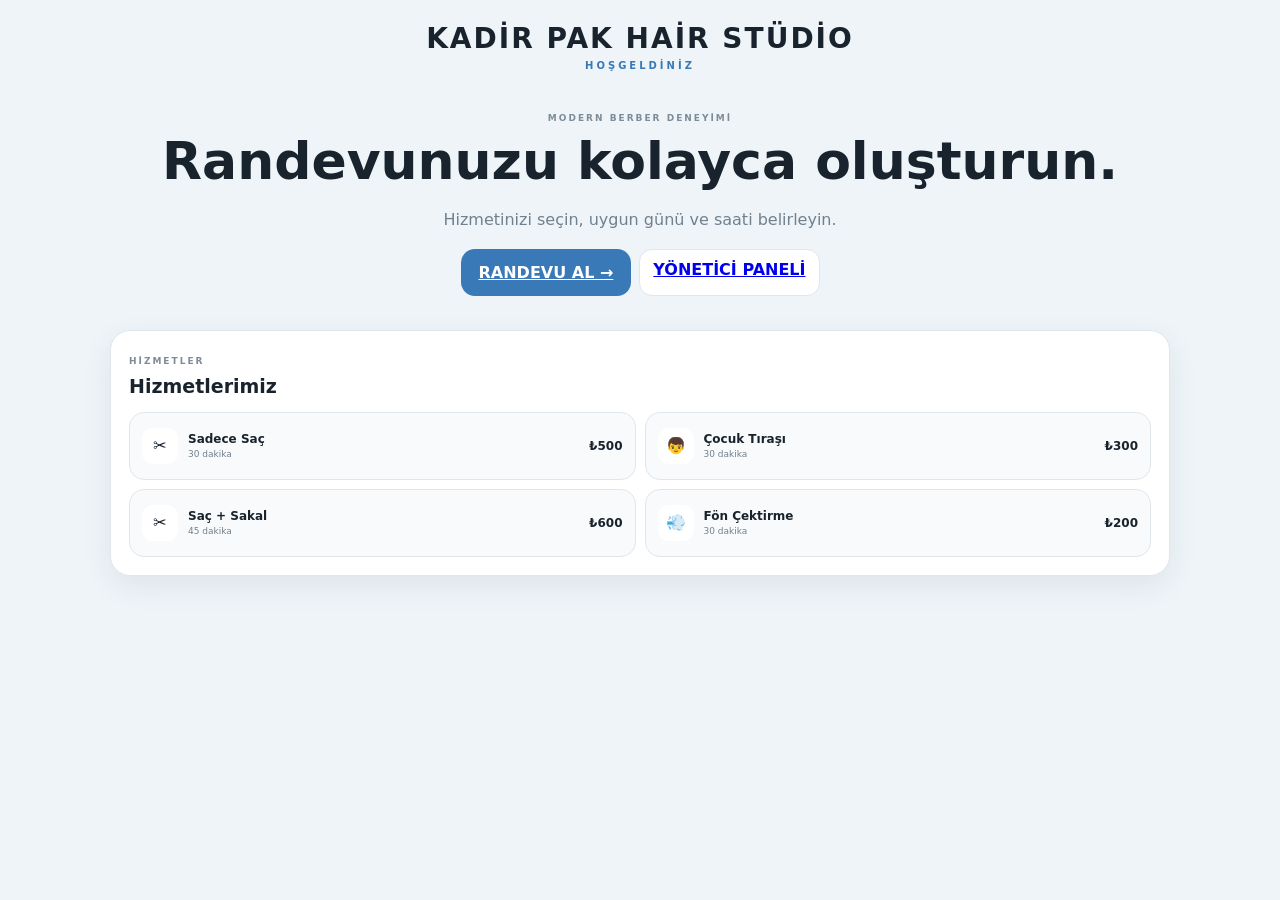
==== commit 04ea699c: "Add files via upload" ====
--- a/index.html
+++ b/index.html
@@ -1,26 +1 @@
-<!doctype html>
-<html lang="tr">
-<head>
-<meta charset="utf-8">
-<meta name="viewport" content="width=device-width,initial-scale=1">
-<title>KADİR PAK HAİR STÜDİO</title>
-<link rel="stylesheet" href="style.css">
-</head>
-<body>
-<div class="landing">
-  <div class="brand-mark">KP</div>
-  <p class="eyebrow">KADİR PAK HAİR STÜDİO</p>
-  <h1>HOŞGELDİNİZ</h1>
-  <p class="lead">Kendinize ayırdığınız zamanı şimdi kolayca planlayın.</p>
-  <div class="landing-actions">
-    <a class="primary-btn" href="customer.html">RANDEVU AL <span>→</span></a>
-    <a class="secondary-btn" href="admin.html">YÖNETİCİ PANELİ</a>
-  </div>
-  <div class="landing-info">
-    <div><strong>SAÇ &amp; SAKAL</strong><span>Profesyonel bakım</span></div>
-    <div><strong>30 DK</strong><span>Randevu süresi</span></div>
-    <div><strong>₺700</strong><span>Hizmet bedeli</span></div>
-  </div>
-</div>
-</body>
-</html>+<!doctype html><html lang="tr"><head><meta charset="utf-8"><meta name="viewport" content="width=device-width,initial-scale=1"><title>KADİR PAK HAİR STÜDİO</title><link rel="stylesheet" href="style.css"></head><body><div class="wrap"><header class="top"><div class="brand">KADİR PAK HAİR STÜDİO</div><div class="welcome">HOŞGELDİNİZ</div></header><section class="hero"><div class="kicker">MODERN BERBER DENEYİMİ</div><h1>Randevunuzu kolayca oluşturun.</h1><p>Hizmetinizi seçin, uygun günü ve saati belirleyin.</p><div class="actions"><a class="primary" href="customer.html">RANDEVU AL →</a><a class="secondary" href="admin.html">YÖNETİCİ PANELİ</a></div></section><section class="card"><span class="kicker">HİZMETLER</span><h2>Hizmetlerimiz</h2><div class="service-grid"><div class="service"><span class="icon">✂</span><span class="main"><strong>Sadece Saç</strong><small>30 dakika</small></span><b>₺500</b></div><div class="service"><span class="icon">👦</span><span class="main"><strong>Çocuk Tıraşı</strong><small>30 dakika</small></span><b>₺300</b></div><div class="service"><span class="icon">✂️</span><span class="main"><strong>Saç + Sakal</strong><small>45 dakika</small></span><b>₺600</b></div><div class="service"><span class="icon">💨</span><span class="main"><strong>Fön Çektirme</strong><small>30 dakika</small></span><b>₺200</b></div></div></section></div></body></html>
--- a/style.css
+++ b/style.css
@@ -1,16 +1,4 @@
-@import url('https://fonts.googleapis.com/css2?family=DM+Sans:wght@400;500;600;700&family=Playfair+Display:wght@500;600&display=swap');
-:root{--bg:#edf3f8;--surface:#fff;--soft:#f5f8fb;--ink:#172330;--muted:#748493;--blue:#4d82ad;--blue2:#376e9b;--line:#dce5ec;--red:#d96868;--green:#4d9876;--shadow:0 24px 70px rgba(43,70,91,.12)}
-*{box-sizing:border-box}html{scroll-behavior:smooth}body{margin:0;background:var(--bg);color:var(--ink);font-family:'DM Sans',sans-serif}a{text-decoration:none;color:inherit}button,input,select{font:inherit}button{cursor:pointer}
-.landing{min-height:100vh;display:flex;flex-direction:column;align-items:center;justify-content:center;text-align:center;padding:40px 20px;background:radial-gradient(circle at 50% 0,#fff 0,#f5f9fc 42%,#e8f0f6 100%)}
-.brand-mark{width:68px;height:68px;border-radius:22px;display:grid;place-items:center;background:var(--ink);color:#fff;font-family:Georgia,serif;font-size:23px;letter-spacing:-2px;box-shadow:0 15px 35px #b8c8d4}
-.eyebrow,.section-kicker{font-size:11px;font-weight:700;letter-spacing:2.5px;color:var(--blue);margin:22px 0 0}.landing h1{font-family:'Playfair Display',serif;font-size:clamp(42px,8vw,76px);font-weight:500;letter-spacing:-2px;margin:9px 0 12px}.lead{max-width:520px;color:var(--muted);font-size:16px;line-height:1.7}
-.landing-actions{display:flex;gap:12px;margin:28px 0 42px;flex-wrap:wrap;justify-content:center}.primary-btn,.secondary-btn{border:0;border-radius:16px;padding:17px 23px;font-weight:700;letter-spacing:.4px;display:inline-flex;align-items:center;justify-content:space-between;gap:22px;transition:.2s}.primary-btn{background:var(--blue);color:white;box-shadow:0 12px 28px rgba(77,130,173,.28)}.primary-btn:hover{background:var(--blue2);transform:translateY(-1px)}.secondary-btn{background:#fff;border:1px solid var(--line);color:var(--ink)}.primary-btn:disabled{opacity:.45;cursor:not-allowed;transform:none}.landing-info{display:flex;gap:0;background:#fff;border:1px solid var(--line);border-radius:20px;overflow:hidden;box-shadow:var(--shadow)}.landing-info div{padding:16px 25px;min-width:130px;border-right:1px solid var(--line)}.landing-info div:last-child{border:0}.landing-info strong,.landing-info span{display:block}.landing-info strong{font-size:13px}.landing-info span{font-size:11px;color:var(--muted);margin-top:4px}
-.booking-shell,.admin-shell{min-height:100vh}.topbar{height:78px;background:rgba(255,255,255,.92);backdrop-filter:blur(14px);border-bottom:1px solid var(--line);display:flex;align-items:center;gap:18px;padding:0 max(22px,calc((100vw - 1120px)/2));position:sticky;top:0;z-index:10}.back{width:42px;height:42px;border:1px solid var(--line);border-radius:13px;display:grid;place-items:center;background:#fff;font-size:20px}.mini-brand{font-size:14px;font-weight:800;letter-spacing:2px}.mini-sub{font-size:9px;color:var(--muted);letter-spacing:2px;margin-top:2px}.admin-link{margin-left:auto;font-size:12px;color:var(--muted)}
-.booking{width:min(900px,calc(100% - 32px));margin:0 auto;padding:55px 0 80px}.intro{margin-bottom:28px}.intro h1,.admin-hero h1{font-family:'Playfair Display',serif;font-weight:500;font-size:clamp(35px,6vw,54px);letter-spacing:-1px;margin:7px 0}.intro p,.admin-hero p{color:var(--muted);margin:0;line-height:1.6}
-.service-card{display:flex;align-items:center;gap:17px;background:var(--ink);color:white;border-radius:24px;padding:20px 23px;margin-bottom:52px;box-shadow:var(--shadow)}.service-icon{width:50px;height:50px;border-radius:16px;background:rgba(255,255,255,.1);display:grid;place-items:center;font-size:22px}.service-main{flex:1}.service-main span{font-size:9px;letter-spacing:2px;color:#aebdca}.service-main h2{font-size:19px;margin:4px 0}.service-main p{margin:0;color:#aebdca;font-size:12px}.service-card>strong{font-size:20px}
-.section-title{display:flex;align-items:flex-start;gap:15px;margin:0 0 18px}.section-title>span{font-size:11px;font-weight:800;color:var(--blue);background:#e0ebf3;border-radius:10px;padding:7px 8px}.section-title small{font-size:10px;letter-spacing:2px;color:var(--blue);font-weight:800}.section-title h2{font-family:'Playfair Display',serif;font-weight:500;font-size:25px;margin:3px 0}.date-grid{display:grid;grid-template-columns:repeat(7,1fr);gap:9px;margin-bottom:48px}.date-card{border:1px solid var(--line);background:#fff;border-radius:17px;min-height:92px;padding:11px 5px;display:flex;flex-direction:column;align-items:center;justify-content:center;gap:3px;color:var(--muted);transition:.2s}.date-card span{font-size:9px;font-weight:800;letter-spacing:1px}.date-card strong{font-size:25px;color:var(--ink)}.date-card small{font-size:9px}.date-card:hover,.date-card.active{background:var(--blue);border-color:var(--blue);color:#fff;box-shadow:0 10px 22px rgba(77,130,173,.22)}.date-card.active strong{color:#fff}.selected-date{font-size:12px;font-weight:700;color:var(--muted);margin:-5px 0 12px 47px}.time-grid{display:grid;grid-template-columns:repeat(3,1fr);gap:10px;margin-bottom:50px}.time-btn{min-height:56px;border:1px solid #b9cedd;background:#eaf3f9;color:#316789;border-radius:15px;font-weight:700;display:flex;align-items:center;justify-content:center;gap:9px;transition:.18s}.time-btn:hover,.time-btn.active{background:var(--blue);border-color:var(--blue);color:#fff;box-shadow:0 9px 20px rgba(77,130,173,.22)}.time-btn.full{background:#f8eaea;border-color:#efd0d0;color:#c86b6b;cursor:not-allowed}.time-btn small{font-size:9px;font-weight:800;text-transform:uppercase}.loading,.empty{grid-column:1/-1;text-align:center;padding:28px;color:var(--muted);background:#fff;border:1px solid var(--line);border-radius:17px}
-.customer-card{background:#fff;border:1px solid var(--line);border-radius:25px;padding:27px;box-shadow:var(--shadow)}.form-grid{display:grid;grid-template-columns:1fr 1fr;gap:13px;margin:20px 0}.form-grid label,.login-card input{display:flex;flex-direction:column;gap:7px;font-size:11px;font-weight:700;color:var(--muted)}input{width:100%;border:1px solid var(--line);border-radius:14px;background:#fbfcfd;padding:15px;color:var(--ink);outline:0}input:focus{border-color:#91b5cf;box-shadow:0 0 0 4px #e6f0f6}.wide{width:100%}.message{min-height:20px;color:var(--red);font-size:12px;margin:13px 0 0}.message.success{color:var(--green)}
-.modal{position:fixed;inset:0;z-index:50;display:grid;place-items:center;padding:18px}.modal.hidden,.hidden{display:none}.modal-backdrop{position:absolute;inset:0;background:rgba(18,31,43,.46);backdrop-filter:blur(6px)}.confirm-card{position:relative;width:min(470px,100%);background:#fff;border-radius:28px;padding:32px;box-shadow:0 30px 90px rgba(0,0,0,.2);animation:up .22s ease}.modal-close{position:absolute;right:18px;top:18px;width:35px;height:35px;border:0;border-radius:50%;background:#f2f5f7;font-size:22px;color:var(--muted)}.confirm-check{width:50px;height:50px;border-radius:16px;background:#e7f3ed;color:var(--green);display:grid;place-items:center;font-size:23px;margin-bottom:20px}.confirm-card h2{font-family:'Playfair Display',serif;font-size:34px;font-weight:500;margin:5px 0}.confirm-lead{color:var(--muted);font-size:13px;line-height:1.6}.summary{border-top:1px solid var(--line);border-bottom:1px solid var(--line);margin:22px 0;padding:4px 0}.summary div{display:flex;justify-content:space-between;padding:12px 0}.summary span{color:var(--muted);font-size:12px}.summary strong{font-size:13px}@keyframes up{from{opacity:0;transform:translateY(15px)}to{opacity:1;transform:none}}
-.admin-main{width:min(1100px,calc(100% - 32px));margin:auto;padding:48px 0 80px}.admin-hero{display:flex;justify-content:space-between;align-items:end;margin-bottom:28px}.stat{background:#fff;border:1px solid var(--line);border-radius:20px;padding:17px 25px;text-align:right}.stat small{display:block;color:var(--muted);font-size:9px;letter-spacing:2px}.stat strong{font-size:28px}.login-card{width:min(440px,100%);margin:40px auto;background:#fff;border:1px solid var(--line);border-radius:25px;padding:30px;box-shadow:var(--shadow)}.login-card h2{font-family:'Playfair Display',serif;font-weight:500;font-size:28px;margin:7px 0 22px}.login-card input{margin-bottom:11px}.filters{display:flex;gap:8px;margin-bottom:16px}.filter{border:1px solid var(--line);background:#fff;border-radius:12px;padding:10px 15px;font-size:10px;font-weight:800;letter-spacing:1px;color:var(--muted)}.filter.active{background:var(--ink);border-color:var(--ink);color:#fff}.appointment-list{display:grid;gap:10px}.appt{display:grid;grid-template-columns:150px 1.4fr 1fr 220px;align-items:center;gap:18px;background:#fff;border:1px solid var(--line);border-radius:20px;padding:17px 19px}.appt.cancelled{opacity:.62}.appt-date strong{font-size:22px}.appt-date span,.appt-person span{display:block;color:var(--muted);font-size:11px;margin-top:3px}.appt-person strong{font-size:14px}.appt-service{display:flex;flex-direction:column;gap:3px}.appt-service span{font-size:11px;color:var(--muted)}.appt-service strong{font-size:15px}.appt-actions{display:flex;gap:7px}.status{border:1px solid var(--line);background:#f7f9fb;border-radius:11px;padding:10px;font-size:11px;flex:1}.delete{border:1px solid #efd0d0;background:#fff5f5;color:#bd6262;border-radius:11px;padding:10px 12px}.empty-card{text-align:center;padding:70px 20px;background:#fff;border:1px solid var(--line);border-radius:24px}.empty-card div{font-size:25px;color:var(--blue)}.empty-card h3{font-family:'Playfair Display',serif;font-size:26px;font-weight:500;margin:10px}.empty-card p{color:var(--muted);font-size:13px}.logout{margin-left:auto;border:1px solid var(--line);background:#fff;border-radius:11px;padding:9px 12px;font-size:10px;font-weight:800;letter-spacing:1px}
-@media(max-width:760px){.landing-info{width:100%}.landing-info div{min-width:0;flex:1;padding:13px 8px}.landing-info strong{font-size:11px}.landing-info span{font-size:9px}.booking{width:min(100% - 24px,900px);padding-top:35px}.date-grid{grid-template-columns:repeat(4,1fr)}.date-card{min-height:78px}.time-grid{grid-template-columns:repeat(2,1fr)}.form-grid{grid-template-columns:1fr}.appt{grid-template-columns:1fr 1fr}.appt-service{display:none}.appt-actions{grid-column:1/-1}.admin-hero{align-items:flex-start}.admin-hero h1{font-size:40px}.stat{padding:12px 17px}.service-card{margin-bottom:40px}.customer-card{padding:21px}.topbar{padding:0 14px}.admin-link{font-size:10px}}
-@media(max-width:430px){.date-grid{grid-template-columns:repeat(4,1fr);gap:6px}.date-card{min-height:74px;border-radius:13px}.time-grid{gap:7px}.time-btn{min-height:53px;border-radius:13px}.landing-actions{width:100%}.landing-actions a{width:100%}.landing-info{border-radius:15px}.confirm-card{padding:26px 21px}}
+*{box-sizing:border-box}body{margin:0;background:#eef4f8;color:#18232d;font-family:system-ui,-apple-system,Segoe UI,Arial,sans-serif}button,input,select{font:inherit}button{cursor:pointer}.wrap{width:min(1060px,calc(100% - 20px));margin:auto}.top{text-align:center;padding:22px 0}.brand{font-weight:900;letter-spacing:2px;font-size:clamp(18px,5vw,28px)}.welcome{color:#3979b7;letter-spacing:3px;font-size:10px;font-weight:800;margin-top:5px}.card{background:#fff;border:1px solid #dfe7ed;border-radius:20px;padding:18px;margin:14px 0;box-shadow:0 10px 30px #233e5214}.kicker{font-size:9px;letter-spacing:2px;color:#7d8c98;font-weight:900}.card h2{font-size:19px;margin:7px 0 15px}.primary{border:0;background:#3979b7;color:#fff;border-radius:14px;padding:14px 18px;font-weight:900}.secondary{border:1px solid #dfe7ed;background:#fff;border-radius:13px;padding:10px 13px;font-weight:800}.actions{display:flex;justify-content:center;gap:8px;flex-wrap:wrap}.hero{text-align:center;padding:20px 0}.hero h1{font-size:clamp(28px,8vw,52px);margin:8px 0}.hero p{color:#71808d;line-height:1.6}.service-grid{display:grid;grid-template-columns:repeat(2,1fr);gap:9px}.service{display:flex;align-items:center;gap:10px;text-align:left;border:1px solid #dfe7ed;background:#f8fafc;border-radius:15px;padding:12px;min-height:68px}.service.active{border:2px solid #3979b7;background:#eaf3fb}.service:disabled{opacity:.45}.icon{width:36px;height:36px;border-radius:11px;background:#fff;display:grid;place-items:center;flex:0 0 36px}.main{flex:1}.main strong,.main small{display:block}.main strong{font-size:12px}.main small{font-size:9px;color:#71808d;margin-top:3px}.service b{font-size:12px;white-space:nowrap}.dates{display:grid;grid-template-columns:repeat(7,1fr);gap:7px}.date,.time{border:1px solid #dfe7ed;background:#fff;border-radius:13px;padding:11px;text-align:center;font-weight:800}.date small,.date strong{display:block}.date small{font-size:9px;color:#71808d}.date strong{font-size:14px}.date.active,.time.active{background:#3979b7;color:#fff;border-color:#3979b7}.times{display:grid;grid-template-columns:repeat(3,1fr);gap:8px}.time.busy{background:#f8e9eb;color:#c94b55;border-color:#edc7cb}.formgrid{display:grid;grid-template-columns:1fr 1fr;gap:9px}.input{width:100%;border:1px solid #dfe7ed;border-radius:13px;padding:13px;outline:0}.full{grid-column:1/-1}.confirm{background:#f7fafc;border:1px solid #dfe7ed;border-radius:14px;padding:13px;display:flex;justify-content:space-between}.confirm small,.confirm strong{display:block}.confirm small{font-size:9px;color:#71808d}.message{text-align:center;color:#c94b55;font-size:12px;font-weight:800;min-height:20px}.modal{position:fixed;inset:0;z-index:20;display:grid;align-items:end}.backdrop{position:absolute;inset:0;background:#10202d88}.sheet{position:relative;background:#fff;width:min(560px,100%);padding:22px;border-radius:25px 25px 0 0}.close{position:absolute;right:15px;top:13px;border:0;border-radius:50%;width:34px;height:34px}.summary div{display:flex;justify-content:space-between;padding:9px 0;border-bottom:1px solid #dfe7ed}.hidden{display:none!important}
+.adminbar{background:#fff;border-bottom:1px solid #dfe7ed;position:sticky;top:0;z-index:10}.adminbarin{min-height:60px;display:flex;align-items:center;gap:8px}.adminbrand{font-weight:900;font-size:13px;flex:1;letter-spacing:1px}.logout{border:1px solid #dfe7ed;background:#fff;border-radius:10px;padding:8px;font-size:11px;font-weight:800}.stats{display:grid;grid-template-columns:repeat(4,1fr);gap:9px}.metric{background:#fff;border:1px solid #dfe7ed;border-radius:18px;padding:14px}.metric small{font-size:8px;color:#71808d;font-weight:900}.metric strong{display:block;font-size:23px;margin:5px 0}.metric span{font-size:9px;color:#71808d}.two{display:grid;grid-template-columns:1fr 1fr;gap:10px}.rank{display:flex;align-items:center;gap:9px;padding:10px 0;border-bottom:1px solid #dfe7ed}.rank:last-child{border:0}.rank>i{font-style:normal;width:24px;height:24px;background:#eaf3fb;border-radius:8px;display:grid;place-items:center;color:#3979b7;font-weight:900}.rank div{flex:1}.rank strong,.rank span{display:block}.rank span{font-size:9px;color:#71808d}.rank em{font-size:9px;color:#3979b7;font-style:normal;font-weight:900}.filters{display:flex;gap:6px;overflow:auto;padding:12px 0}.filter{white-space:nowrap;border:1px solid #dfe7ed;background:#fff;border-radius:10px;padding:8px 11px;font-size:10px;font-weight:900}.filter.active{background:#3979b7;color:#fff}.appt{background:#fff;border:1px solid #dfe7ed;border-radius:16px;padding:12px;margin:7px 0;display:grid;grid-template-columns:95px 1fr 150px 150px;gap:10px;align-items:center}.apptdate strong,.apptdate span,.apptperson strong,.apptperson span{display:block}.apptdate strong{font-size:19px}.apptdate span,.apptperson span,.apptservice span{font-size:9px;color:#71808d}.apptservice{text-align:center}.status{width:100%;border:1px solid #dfe7ed;border-radius:9px;padding:8px;background:#fff}.del{width:100%;margin-top:5px;border:0;border-radius:9px;padding:7px;background:#f8e9eb;color:#c94b55;font-weight:800}.empty{text-align:center;color:#71808d;padding:35px}.settingsrow{margin:9px 0}.settingsrow label{font-size:9px;font-weight:900;color:#71808d;display:block;margin-bottom:5px}
+@media(max-width:760px){.wrap{width:calc(100% - 14px)}.dates{grid-template-columns:repeat(4,1fr)}.stats{grid-template-columns:1fr 1fr}.two{grid-template-columns:1fr}.appt{grid-template-columns:1fr 1fr}.appt-actions{grid-column:1/-1}.apptservice{text-align:left}}
+@media(max-width:480px){.service-grid,.formgrid{grid-template-columns:1fr}.times{grid-template-columns:repeat(2,1fr)}.card{padding:14px}.hero{padding:10px 0}.actions>*{width:100%}.appt{grid-template-columns:1fr}.dates{grid-template-columns:repeat(4,1fr)}.metric strong{font-size:20px}}
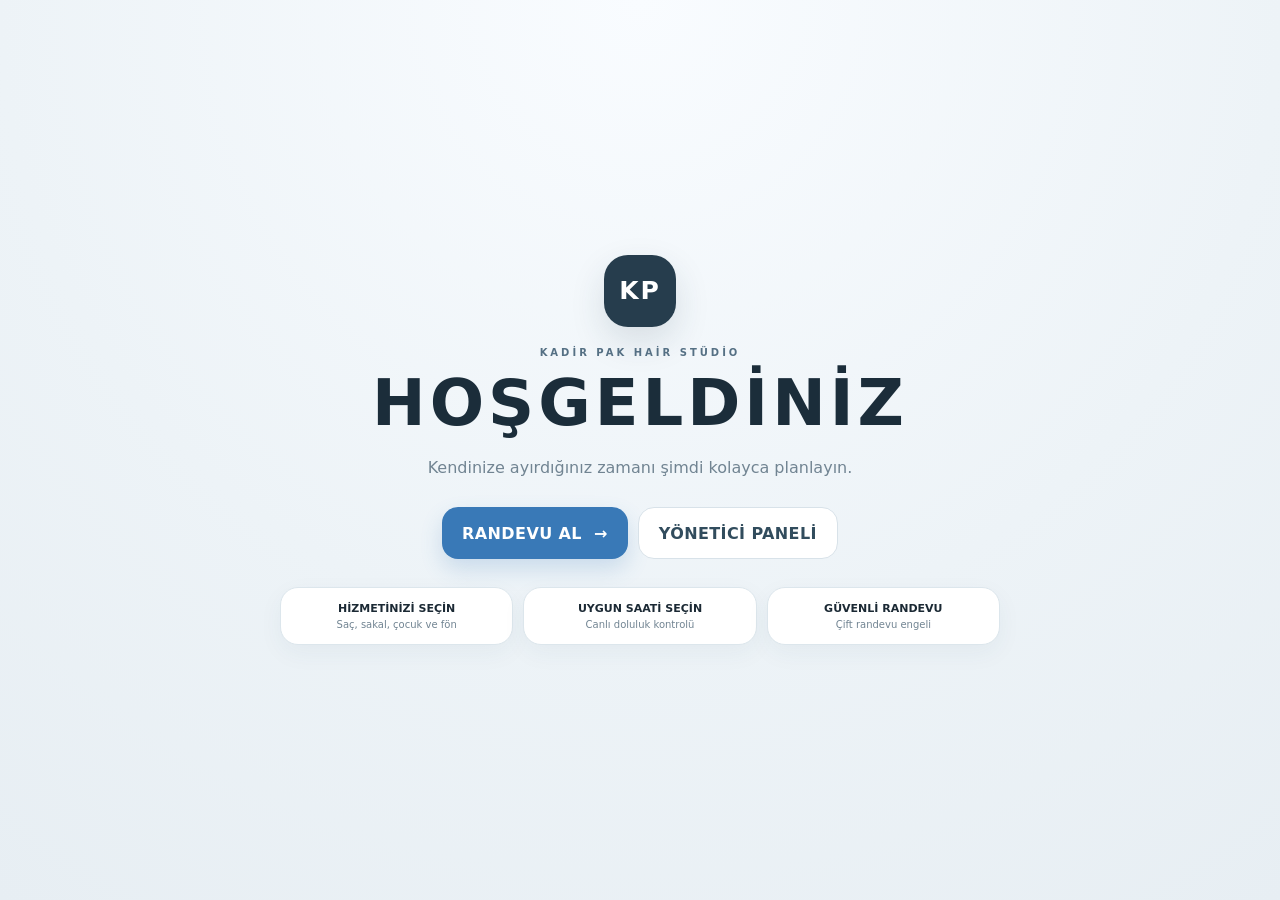
==== commit 36fdca8c: "Add files via upload" ====
--- a/index.html
+++ b/index.html
@@ -1 +1,3 @@
-<!doctype html><html lang="tr"><head><meta charset="utf-8"><meta name="viewport" content="width=device-width,initial-scale=1"><title>KADİR PAK HAİR STÜDİO</title><link rel="stylesheet" href="style.css"></head><body><div class="wrap"><header class="top"><div class="brand">KADİR PAK HAİR STÜDİO</div><div class="welcome">HOŞGELDİNİZ</div></header><section class="hero"><div class="kicker">MODERN BERBER DENEYİMİ</div><h1>Randevunuzu kolayca oluşturun.</h1><p>Hizmetinizi seçin, uygun günü ve saati belirleyin.</p><div class="actions"><a class="primary" href="customer.html">RANDEVU AL →</a><a class="secondary" href="admin.html">YÖNETİCİ PANELİ</a></div></section><section class="card"><span class="kicker">HİZMETLER</span><h2>Hizmetlerimiz</h2><div class="service-grid"><div class="service"><span class="icon">✂</span><span class="main"><strong>Sadece Saç</strong><small>30 dakika</small></span><b>₺500</b></div><div class="service"><span class="icon">👦</span><span class="main"><strong>Çocuk Tıraşı</strong><small>30 dakika</small></span><b>₺300</b></div><div class="service"><span class="icon">✂️</span><span class="main"><strong>Saç + Sakal</strong><small>45 dakika</small></span><b>₺600</b></div><div class="service"><span class="icon">💨</span><span class="main"><strong>Fön Çektirme</strong><small>30 dakika</small></span><b>₺200</b></div></div></section></div></body></html>+<!doctype html>
+<html lang="tr"><head><meta charset="utf-8"><meta name="viewport" content="width=device-width,initial-scale=1"><title>KADİR PAK HAİR STÜDİO</title><link rel="stylesheet" href="style.css"></head>
+<body><div class="landing"><div class="brand-mark">KP</div><p class="eyebrow">KADİR PAK HAİR STÜDİO</p><h1>HOŞGELDİNİZ</h1><p class="lead">Kendinize ayırdığınız zamanı şimdi kolayca planlayın.</p><div class="landing-actions"><a class="primary-btn" href="customer.html">RANDEVU AL <span>→</span></a><a class="secondary-btn" href="admin.html">YÖNETİCİ PANELİ</a></div><div class="landing-info"><div><strong>HİZMETİNİZİ SEÇİN</strong><span>Saç, sakal, çocuk ve fön</span></div><div><strong>UYGUN SAATİ SEÇİN</strong><span>Canlı doluluk kontrolü</span></div><div><strong>GÜVENLİ RANDEVU</strong><span>Çift randevu engeli</span></div></div></div></body></html>
--- a/style.css
+++ b/style.css
@@ -1,4 +1,3 @@
-*{box-sizing:border-box}body{margin:0;background:#eef4f8;color:#18232d;font-family:system-ui,-apple-system,Segoe UI,Arial,sans-serif}button,input,select{font:inherit}button{cursor:pointer}.wrap{width:min(1060px,calc(100% - 20px));margin:auto}.top{text-align:center;padding:22px 0}.brand{font-weight:900;letter-spacing:2px;font-size:clamp(18px,5vw,28px)}.welcome{color:#3979b7;letter-spacing:3px;font-size:10px;font-weight:800;margin-top:5px}.card{background:#fff;border:1px solid #dfe7ed;border-radius:20px;padding:18px;margin:14px 0;box-shadow:0 10px 30px #233e5214}.kicker{font-size:9px;letter-spacing:2px;color:#7d8c98;font-weight:900}.card h2{font-size:19px;margin:7px 0 15px}.primary{border:0;background:#3979b7;color:#fff;border-radius:14px;padding:14px 18px;font-weight:900}.secondary{border:1px solid #dfe7ed;background:#fff;border-radius:13px;padding:10px 13px;font-weight:800}.actions{display:flex;justify-content:center;gap:8px;flex-wrap:wrap}.hero{text-align:center;padding:20px 0}.hero h1{font-size:clamp(28px,8vw,52px);margin:8px 0}.hero p{color:#71808d;line-height:1.6}.service-grid{display:grid;grid-template-columns:repeat(2,1fr);gap:9px}.service{display:flex;align-items:center;gap:10px;text-align:left;border:1px solid #dfe7ed;background:#f8fafc;border-radius:15px;padding:12px;min-height:68px}.service.active{border:2px solid #3979b7;background:#eaf3fb}.service:disabled{opacity:.45}.icon{width:36px;height:36px;border-radius:11px;background:#fff;display:grid;place-items:center;flex:0 0 36px}.main{flex:1}.main strong,.main small{display:block}.main strong{font-size:12px}.main small{font-size:9px;color:#71808d;margin-top:3px}.service b{font-size:12px;white-space:nowrap}.dates{display:grid;grid-template-columns:repeat(7,1fr);gap:7px}.date,.time{border:1px solid #dfe7ed;background:#fff;border-radius:13px;padding:11px;text-align:center;font-weight:800}.date small,.date strong{display:block}.date small{font-size:9px;color:#71808d}.date strong{font-size:14px}.date.active,.time.active{background:#3979b7;color:#fff;border-color:#3979b7}.times{display:grid;grid-template-columns:repeat(3,1fr);gap:8px}.time.busy{background:#f8e9eb;color:#c94b55;border-color:#edc7cb}.formgrid{display:grid;grid-template-columns:1fr 1fr;gap:9px}.input{width:100%;border:1px solid #dfe7ed;border-radius:13px;padding:13px;outline:0}.full{grid-column:1/-1}.confirm{background:#f7fafc;border:1px solid #dfe7ed;border-radius:14px;padding:13px;display:flex;justify-content:space-between}.confirm small,.confirm strong{display:block}.confirm small{font-size:9px;color:#71808d}.message{text-align:center;color:#c94b55;font-size:12px;font-weight:800;min-height:20px}.modal{position:fixed;inset:0;z-index:20;display:grid;align-items:end}.backdrop{position:absolute;inset:0;background:#10202d88}.sheet{position:relative;background:#fff;width:min(560px,100%);padding:22px;border-radius:25px 25px 0 0}.close{position:absolute;right:15px;top:13px;border:0;border-radius:50%;width:34px;height:34px}.summary div{display:flex;justify-content:space-between;padding:9px 0;border-bottom:1px solid #dfe7ed}.hidden{display:none!important}
-.adminbar{background:#fff;border-bottom:1px solid #dfe7ed;position:sticky;top:0;z-index:10}.adminbarin{min-height:60px;display:flex;align-items:center;gap:8px}.adminbrand{font-weight:900;font-size:13px;flex:1;letter-spacing:1px}.logout{border:1px solid #dfe7ed;background:#fff;border-radius:10px;padding:8px;font-size:11px;font-weight:800}.stats{display:grid;grid-template-columns:repeat(4,1fr);gap:9px}.metric{background:#fff;border:1px solid #dfe7ed;border-radius:18px;padding:14px}.metric small{font-size:8px;color:#71808d;font-weight:900}.metric strong{display:block;font-size:23px;margin:5px 0}.metric span{font-size:9px;color:#71808d}.two{display:grid;grid-template-columns:1fr 1fr;gap:10px}.rank{display:flex;align-items:center;gap:9px;padding:10px 0;border-bottom:1px solid #dfe7ed}.rank:last-child{border:0}.rank>i{font-style:normal;width:24px;height:24px;background:#eaf3fb;border-radius:8px;display:grid;place-items:center;color:#3979b7;font-weight:900}.rank div{flex:1}.rank strong,.rank span{display:block}.rank span{font-size:9px;color:#71808d}.rank em{font-size:9px;color:#3979b7;font-style:normal;font-weight:900}.filters{display:flex;gap:6px;overflow:auto;padding:12px 0}.filter{white-space:nowrap;border:1px solid #dfe7ed;background:#fff;border-radius:10px;padding:8px 11px;font-size:10px;font-weight:900}.filter.active{background:#3979b7;color:#fff}.appt{background:#fff;border:1px solid #dfe7ed;border-radius:16px;padding:12px;margin:7px 0;display:grid;grid-template-columns:95px 1fr 150px 150px;gap:10px;align-items:center}.apptdate strong,.apptdate span,.apptperson strong,.apptperson span{display:block}.apptdate strong{font-size:19px}.apptdate span,.apptperson span,.apptservice span{font-size:9px;color:#71808d}.apptservice{text-align:center}.status{width:100%;border:1px solid #dfe7ed;border-radius:9px;padding:8px;background:#fff}.del{width:100%;margin-top:5px;border:0;border-radius:9px;padding:7px;background:#f8e9eb;color:#c94b55;font-weight:800}.empty{text-align:center;color:#71808d;padding:35px}.settingsrow{margin:9px 0}.settingsrow label{font-size:9px;font-weight:900;color:#71808d;display:block;margin-bottom:5px}
-@media(max-width:760px){.wrap{width:calc(100% - 14px)}.dates{grid-template-columns:repeat(4,1fr)}.stats{grid-template-columns:1fr 1fr}.two{grid-template-columns:1fr}.appt{grid-template-columns:1fr 1fr}.appt-actions{grid-column:1/-1}.apptservice{text-align:left}}
-@media(max-width:480px){.service-grid,.formgrid{grid-template-columns:1fr}.times{grid-template-columns:repeat(2,1fr)}.card{padding:14px}.hero{padding:10px 0}.actions>*{width:100%}.appt{grid-template-columns:1fr}.dates{grid-template-columns:repeat(4,1fr)}.metric strong{font-size:20px}}
+*{box-sizing:border-box}html{scroll-behavior:smooth}body{margin:0;background:#edf3f7;color:#1b2934;font-family:Inter,system-ui,-apple-system,"Segoe UI",Arial,sans-serif}button,input,select{font:inherit}button,a{cursor:pointer}a{text-decoration:none;color:inherit}.wrap{width:min(1080px,calc(100% - 24px));margin:auto}.landing{min-height:100svh;display:flex;flex-direction:column;align-items:center;justify-content:center;text-align:center;padding:28px 18px;background:radial-gradient(circle at 50% 0,#f9fcff 0,#edf3f7 58%,#e7eef3 100%)}.brand-mark{width:72px;height:72px;border-radius:24px;display:grid;place-items:center;background:#263d4d;color:#fff;font-weight:900;font-size:25px;letter-spacing:2px;box-shadow:0 14px 35px #1e3a4a22}.eyebrow,.section-kicker,.login-card .kicker{letter-spacing:3px;font-weight:900;font-size:10px;color:#557084}.eyebrow{margin:20px 0 8px}.landing h1{font-size:clamp(34px,10vw,64px);letter-spacing:4px;margin:0;color:#1b2d3a}.lead{max-width:520px;color:#718492;line-height:1.7;margin:14px auto 26px}.landing-actions{display:flex;gap:10px;width:min(480px,100%);justify-content:center}.primary-btn,.secondary-btn{min-height:52px;border-radius:16px;padding:14px 20px;display:inline-flex;align-items:center;justify-content:center;gap:12px;font-weight:900;letter-spacing:.4px;border:0}.primary-btn{background:#3979b7;color:#fff;box-shadow:0 10px 22px #3979b733}.primary-btn:disabled{opacity:.45;cursor:not-allowed;box-shadow:none}.secondary-btn,.secondary{background:#fff;border:1px solid #d8e2e9;color:#314c5d}.landing-info{width:min(720px,100%);display:grid;grid-template-columns:repeat(3,1fr);gap:10px;margin-top:28px}.landing-info div{background:#fff;border:1px solid #dce6ec;border-radius:18px;padding:14px;box-shadow:0 8px 25px #24475d0d}.landing-info strong,.landing-info span{display:block}.landing-info strong{font-size:11px}.landing-info span{font-size:10px;color:#718492;margin-top:4px}.booking-shell{min-height:100svh}.topbar{position:sticky;top:0;z-index:10;height:66px;background:#f6f9fbf2;backdrop-filter:blur(12px);border-bottom:1px solid #dce5eb;display:flex;align-items:center;padding:0 max(14px,calc((100vw - 1080px)/2));gap:14px}.back{width:40px;height:40px;border-radius:13px;background:#fff;border:1px solid #dce5eb;display:grid;place-items:center;font-size:21px}.mini-brand{font-weight:950;letter-spacing:2px;font-size:14px}.mini-sub{font-size:9px;letter-spacing:3px;color:#6e8290;margin-top:2px}.admin-link{margin-left:auto;background:#fff;border:1px solid #dce5eb;padding:9px 12px;border-radius:12px;font-size:10px;font-weight:900}.booking{width:min(900px,calc(100% - 24px));margin:auto;padding:34px 0 60px}.intro{padding:0 4px 22px}.intro h1{font-size:clamp(28px,7vw,46px);line-height:1.05;margin:8px 0}.intro p{max-width:680px;color:#718492;line-height:1.65;margin:0}.service-card,.customer-card,.card,.login-card{background:#fff;border:1px solid #dbe5eb;border-radius:24px;box-shadow:0 12px 35px #26475a0d}.service-card{padding:20px;margin-bottom:30px}.service-selector-head{display:flex;justify-content:space-between;align-items:center;gap:16px}.service-selector-head>div:first-child>span{font-size:9px;letter-spacing:2px;font-weight:900;color:#6e8290}.service-selector-head h2{margin:5px 0 0;font-size:21px}.selected-price{font-size:22px;font-weight:950;color:#3979b7;white-space:nowrap}.service-options{display:grid;grid-template-columns:repeat(2,1fr);gap:10px;margin-top:16px}.service-option{appearance:none;width:100%;border:1px solid #d9e3e9;background:#f8fafc;border-radius:18px;padding:14px;display:flex;align-items:center;gap:11px;text-align:left;color:#1c2b35;transition:.15s}.service-option:hover{border-color:#9dbfd8;transform:translateY(-1px)}.service-option.active{border:2px solid #3979b7;background:#eef6fd;box-shadow:0 8px 20px #3979b71c}.service-option:disabled{opacity:.55;cursor:not-allowed}.service-option-icon{width:42px;height:42px;flex:0 0 42px;border-radius:14px;background:#fff;display:grid;place-items:center;font-size:20px}.service-option-main{flex:1;min-width:0}.service-option-main strong,.service-option-main small{display:block}.service-option-main strong{font-size:13px}.service-option-main small{font-size:10px;color:#718492;margin-top:3px}.service-option>b{font-size:13px;white-space:nowrap}.section-title{display:flex;align-items:center;gap:13px;margin:26px 4px 14px}.section-title>span{width:36px;height:36px;border-radius:12px;background:#dcebf5;color:#3979b7;display:grid;place-items:center;font-weight:950;font-size:11px}.section-title small{display:block;color:#6e8290;letter-spacing:2px;font-size:9px;font-weight:900}.section-title h2{font-size:20px;margin:4px 0 0}.date-grid{display:grid;grid-template-columns:repeat(7,1fr);gap:8px}.date-card{border:1px solid #d9e3e9;background:#fff;border-radius:16px;padding:12px 6px;text-align:center;color:#253946;min-height:80px}.date-card span,.date-card strong,.date-card small{display:block}.date-card span{font-size:8px;font-weight:900;color:#6e8290;letter-spacing:.6px}.date-card strong{font-size:21px;margin:4px 0}.date-card small{font-size:9px;color:#7b8c97}.date-card.active{background:#3979b7;border-color:#3979b7;color:#fff;box-shadow:0 10px 22px #3979b733}.date-card.active span,.date-card.active small{color:#eaf5ff}.selected-date{font-size:11px;font-weight:900;color:#3979b7;background:#eaf3fa;border:1px solid #d6e7f2;border-radius:12px;padding:10px 12px;margin-bottom:10px}.time-grid{display:grid;grid-template-columns:repeat(3,1fr);gap:10px}.time-btn{border:1px solid #d7e2e9;background:#fff;color:#243b49;border-radius:15px;min-height:54px;font-weight:950;font-size:15px}.time-btn:hover:not(:disabled){border-color:#3979b7;box-shadow:0 6px 16px #3979b71c}.time-btn.active{background:#3979b7;color:#fff;border-color:#3979b7}.time-btn.full{background:#fff0f1;color:#c84f5b;border-color:#efc8cc;display:flex;align-items:center;justify-content:center;gap:7px}.time-btn.full small{font-size:8px}.customer-card{padding:20px;margin-top:30px}.form-grid{display:grid;grid-template-columns:1fr 1fr;gap:12px}.form-grid label,.settingsrow label{font-size:10px;font-weight:900;color:#617987}.input{width:100%;margin-top:7px;border:1px solid #ccdbe4;border-radius:14px;background:#fff;padding:14px;outline:0;color:#1b2c37}.input:focus{border-color:#3979b7;box-shadow:0 0 0 3px #3979b71c}.wide{width:100%;margin-top:14px}.message{min-height:20px;text-align:center;color:#c84f5b;font-size:12px;font-weight:800}.message.success{color:#25805b}.modal{position:fixed;inset:0;z-index:50;display:flex;align-items:flex-end;justify-content:center}.modal.hidden,.hidden{display:none!important}.modal-backdrop,.backdrop{position:absolute;inset:0;background:#10233088}.confirm-card,.sheet{position:relative;width:min(560px,100%);background:#fff;border-radius:28px 28px 0 0;padding:24px;box-shadow:0 -12px 40px #17384b25;max-height:90svh;overflow:auto}.modal-close,.close{position:absolute;right:16px;top:15px;width:38px;height:38px;border:1px solid #dce5eb;background:#f7fafc;border-radius:50%;font-size:23px;color:#405765}.confirm-check{width:48px;height:48px;border-radius:16px;background:#eaf6f0;color:#27835e;display:grid;place-items:center;font-size:24px;font-weight:950;margin-bottom:16px}.confirm-card h2,.sheet h2{font-size:27px;margin:7px 0}.confirm-lead{color:#718492;line-height:1.5}.summary{border:1px solid #dfe7ed;border-radius:16px;overflow:hidden;margin:16px 0}.summary div{display:flex;justify-content:space-between;gap:15px;padding:12px 14px;border-bottom:1px solid #e3e9ed}.summary div:last-child{border-bottom:0}.summary span{font-size:10px;color:#718492}.summary strong{font-size:12px;text-align:right}.loading,.empty{text-align:center;color:#718492;padding:20px}.adminbar{position:sticky;top:0;z-index:20;background:#fff;border-bottom:1px solid #dbe5eb}.adminbarin{min-height:64px;display:flex;align-items:center;gap:8px}.adminbrand{font-weight:950;letter-spacing:1px;font-size:13px;flex:1}.logout{border:1px solid #dbe5eb;background:#fff;border-radius:11px;padding:9px 10px;font-size:10px;font-weight:900}.login-card{max-width:440px;margin:45px auto;padding:24px}.login-card h2{margin:8px 0}.login-help{color:#718492;font-size:12px;line-height:1.5}.login-card .input{display:block;margin:10px 0}.link-btn{border:0;background:transparent;color:#3979b7;font-size:11px;font-weight:900;display:block;margin:10px auto 0}.stats{display:grid;grid-template-columns:repeat(4,1fr);gap:10px}.metric{background:#fff;border:1px solid #dbe5eb;border-radius:18px;padding:15px}.metric small{font-size:8px;color:#718492;font-weight:900}.metric strong{display:block;font-size:23px;margin:5px 0}.metric span{font-size:9px;color:#718492}.two{display:grid;grid-template-columns:1fr 1fr;gap:10px;margin-top:12px}.card{padding:18px}.card h2{font-size:19px;margin:7px 0 15px}.rank{display:flex;align-items:center;gap:9px;padding:10px 0;border-bottom:1px solid #e1e8ed}.rank:last-child{border-bottom:0}.rank>i{width:26px;height:26px;background:#eaf3fa;color:#3979b7;border-radius:9px;display:grid;place-items:center;font-style:normal;font-weight:950}.rank div{flex:1}.rank strong,.rank span{display:block}.rank span{font-size:9px;color:#718492}.rank em{font-size:9px;color:#3979b7;font-style:normal;font-weight:900}.service-grid{display:grid;grid-template-columns:repeat(2,1fr);gap:9px}.service{display:flex;align-items:center;gap:10px;border:1px solid #dbe5eb;background:#f8fafc;border-radius:15px;padding:12px}.service .main{flex:1}.service .main strong,.service .main small{display:block}.service .main small{font-size:9px;color:#718492}.filters{display:flex;gap:7px;overflow:auto;padding:13px 0}.filter{white-space:nowrap;border:1px solid #dbe5eb;background:#fff;border-radius:11px;padding:9px 12px;font-size:10px;font-weight:950}.filter.active{background:#3979b7;color:#fff;border-color:#3979b7}.appt{background:#fff;border:1px solid #dbe5eb;border-radius:17px;padding:12px;margin:7px 0;display:grid;grid-template-columns:95px 1fr 150px 150px;gap:10px;align-items:center}.apptdate strong,.apptdate span,.apptperson strong,.apptperson span,.apptservice span{display:block}.apptdate strong{font-size:19px}.apptdate span,.apptperson span,.apptservice span{font-size:9px;color:#718492}.apptservice{text-align:center}.status{width:100%;border:1px solid #dbe5eb;border-radius:9px;padding:8px;background:#fff}.del{width:100%;margin-top:5px;border:0;border-radius:9px;padding:8px;background:#fff0f1;color:#c84f5b;font-weight:900}.settingsrow{margin:10px 0}.settingsrow label{display:block;margin-bottom:5px}
+@media(max-width:760px){.booking{padding-top:24px}.landing-info{grid-template-columns:1fr}.landing-actions{flex-direction:column}.date-grid{grid-template-columns:repeat(4,1fr)}.stats{grid-template-columns:1fr 1fr}.two{grid-template-columns:1fr}.appt{grid-template-columns:1fr 1fr}.appt-actions{grid-column:1/-1}.apptservice{text-align:left}.service-options{grid-template-columns:1fr}}
+@media(max-width:480px){.booking{width:calc(100% - 16px)}.topbar{padding:0 10px}.admin-link{font-size:9px;padding:8px}.service-card,.customer-card,.card,.login-card{border-radius:20px;padding:15px}.service-selector-head h2{font-size:18px}.selected-price{font-size:19px}.time-grid{grid-template-columns:repeat(2,1fr)}.form-grid{grid-template-columns:1fr}.date-card{min-height:72px}.date-card strong{font-size:19px}.confirm-card,.sheet{padding:20px 15px}}
